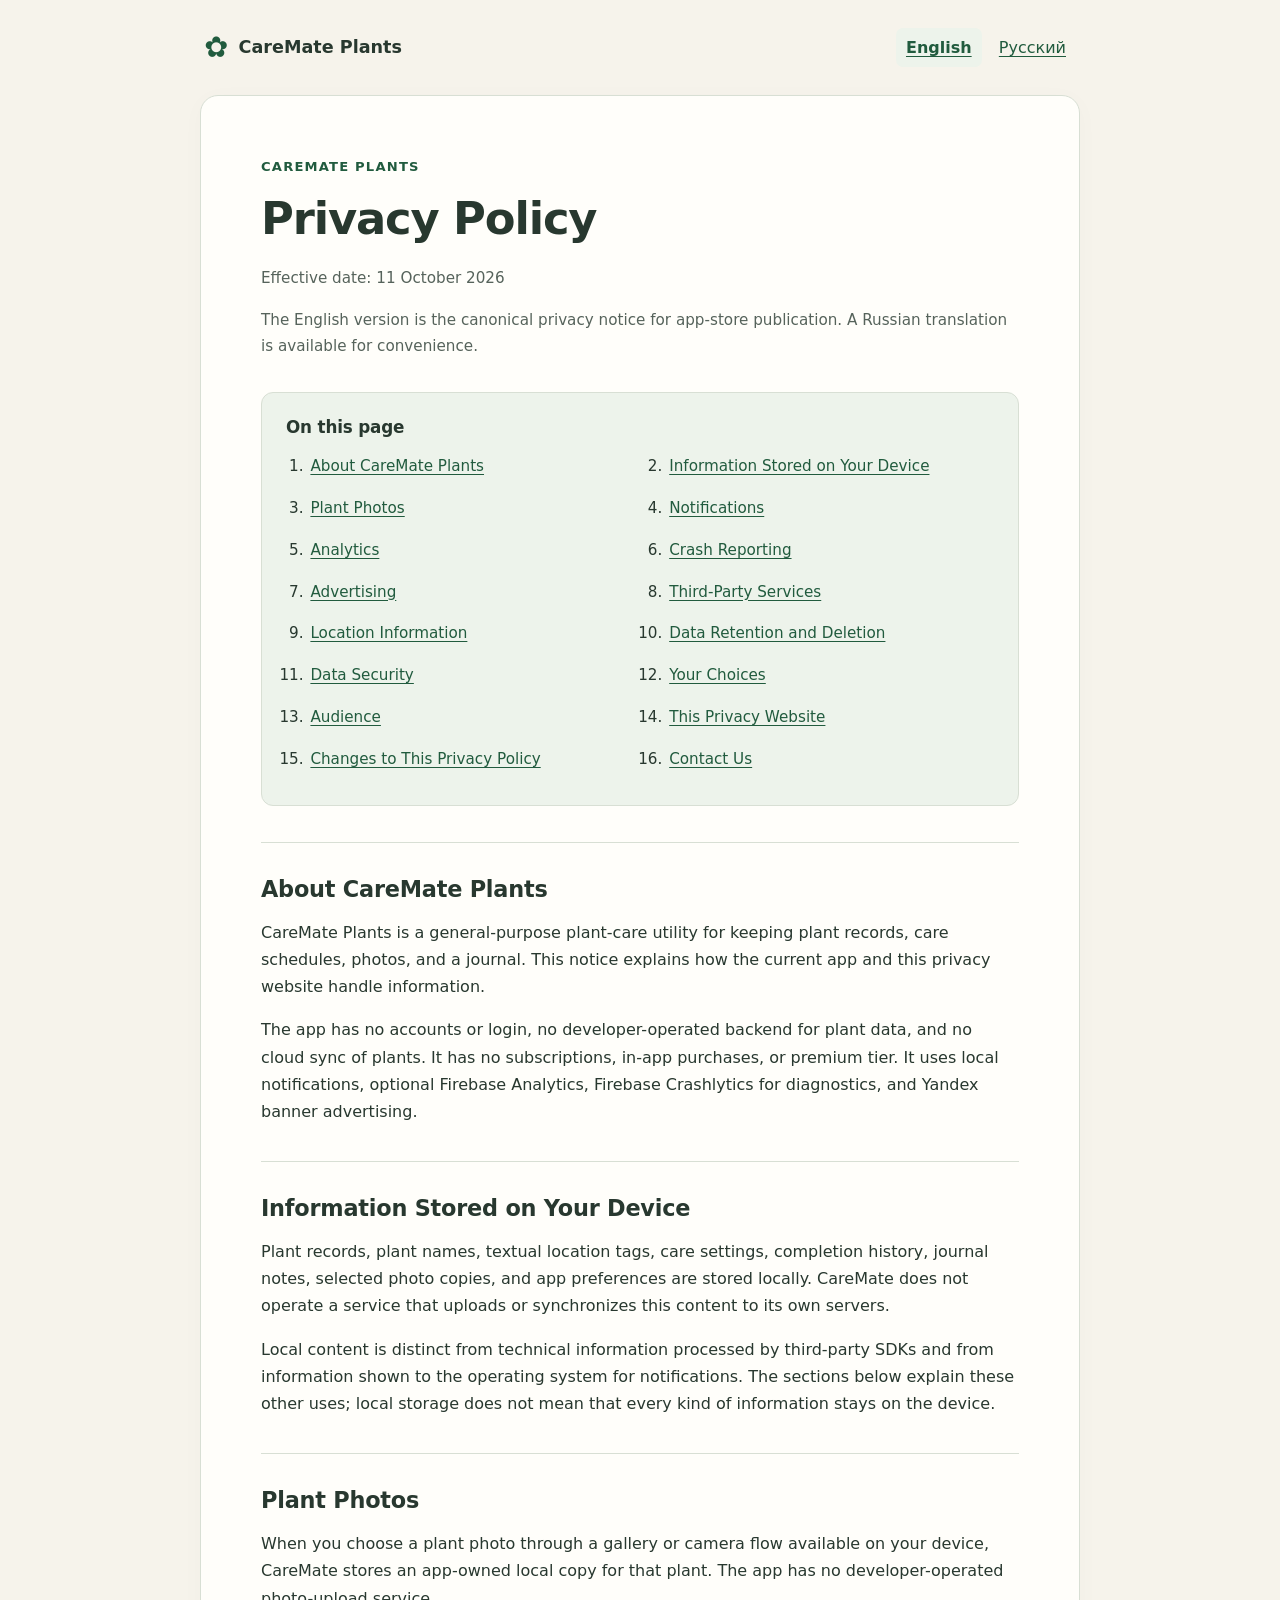
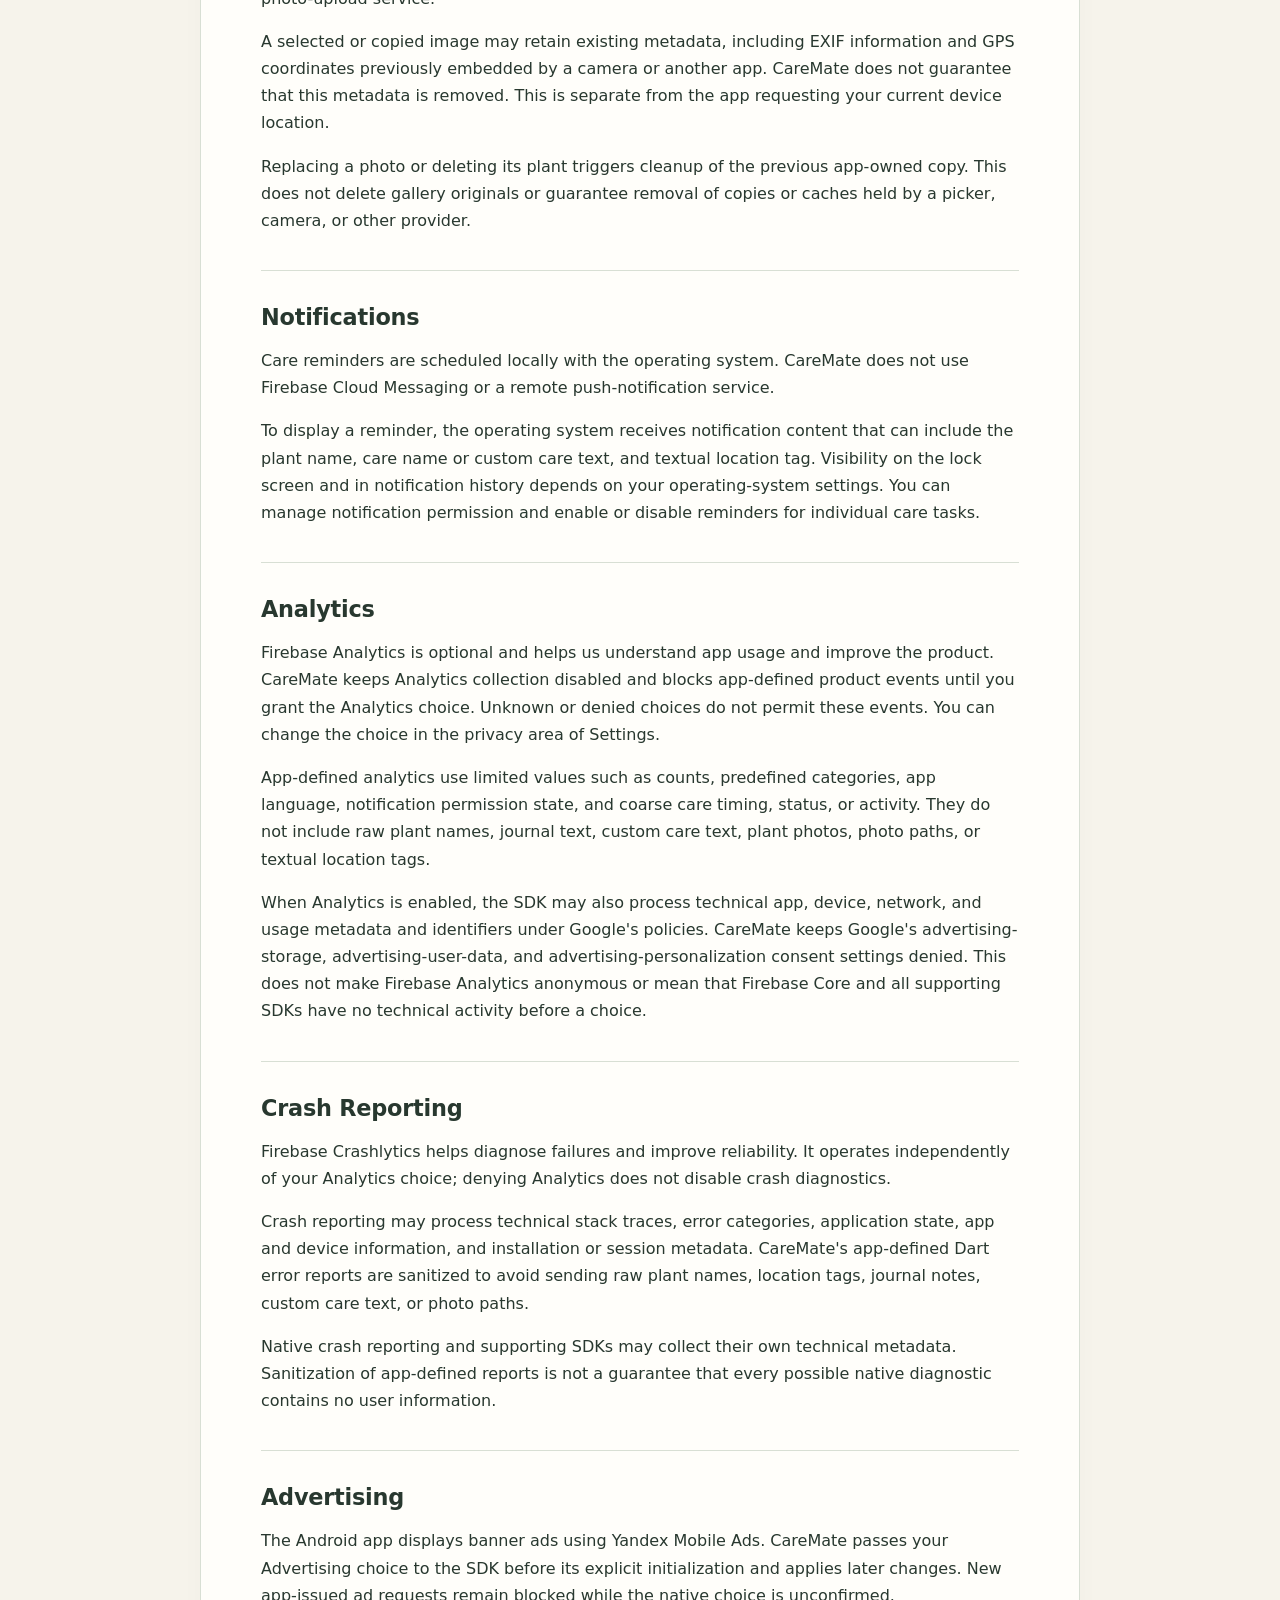
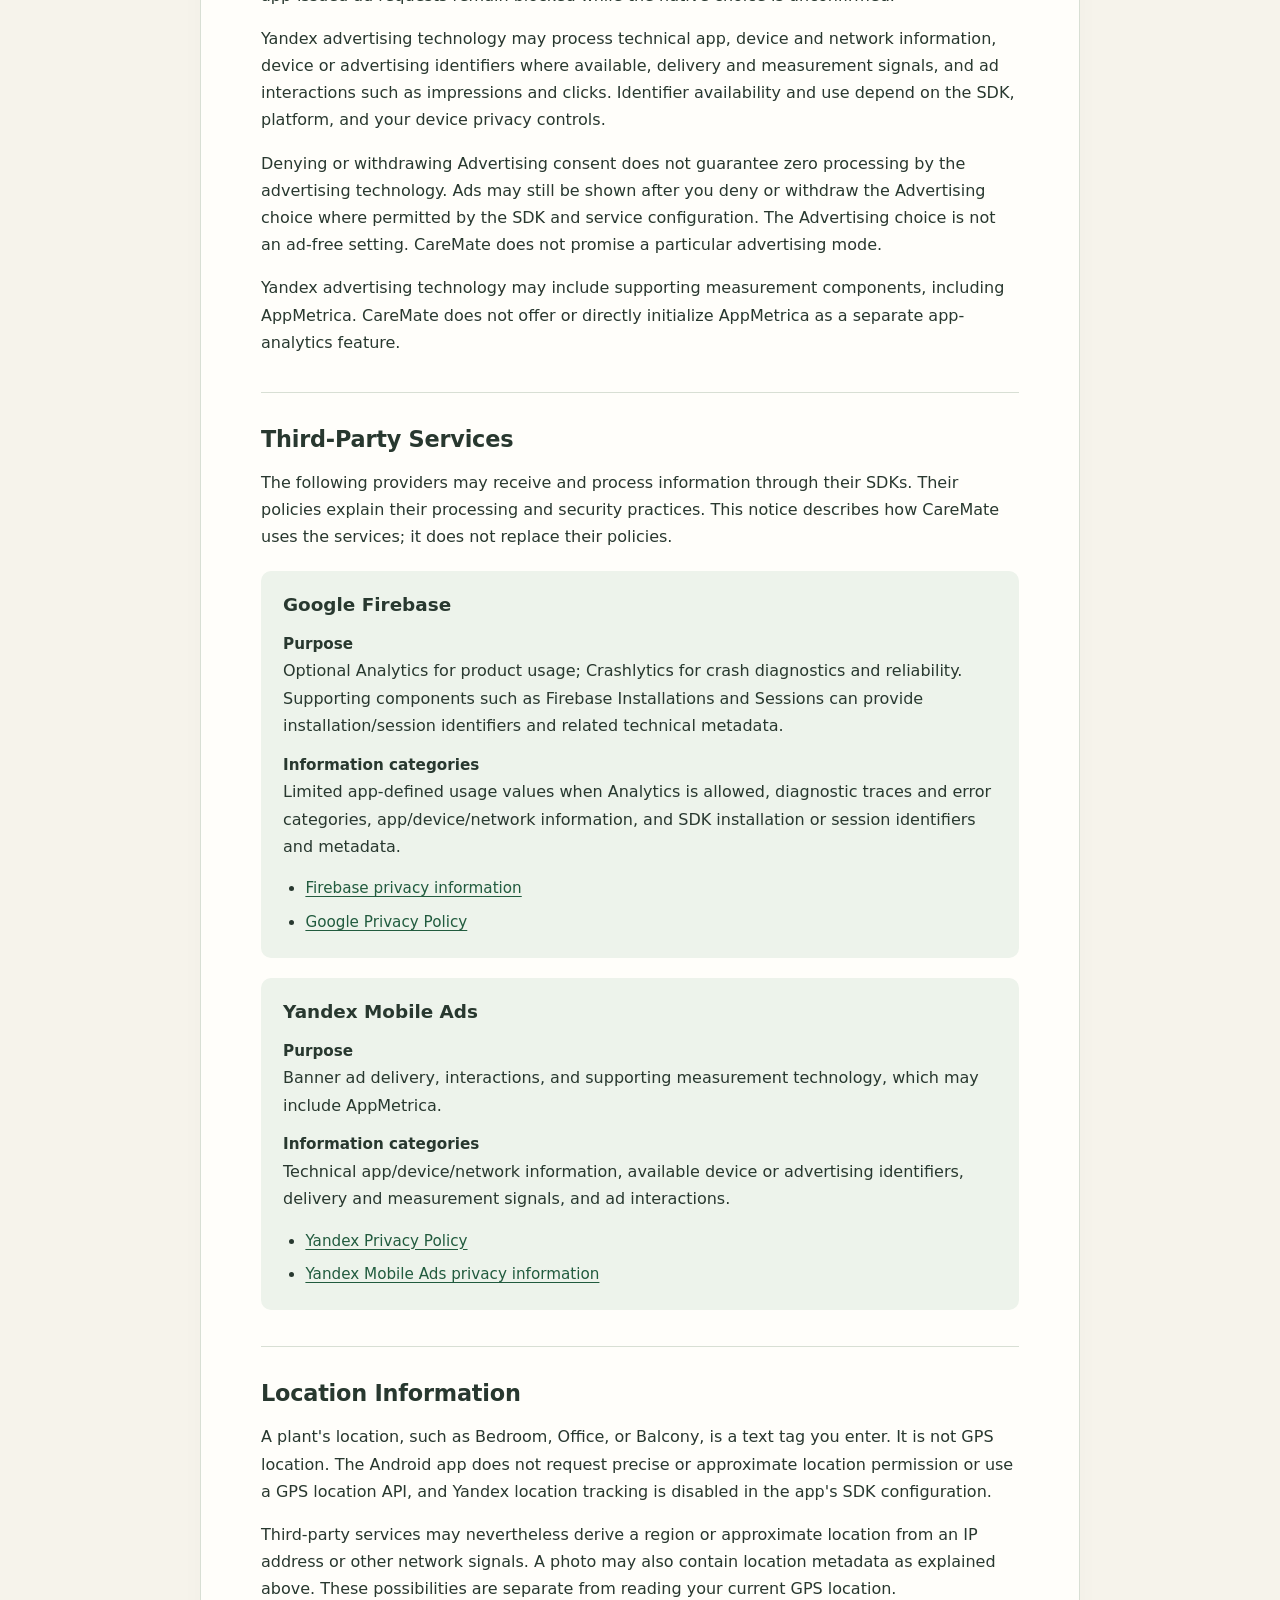
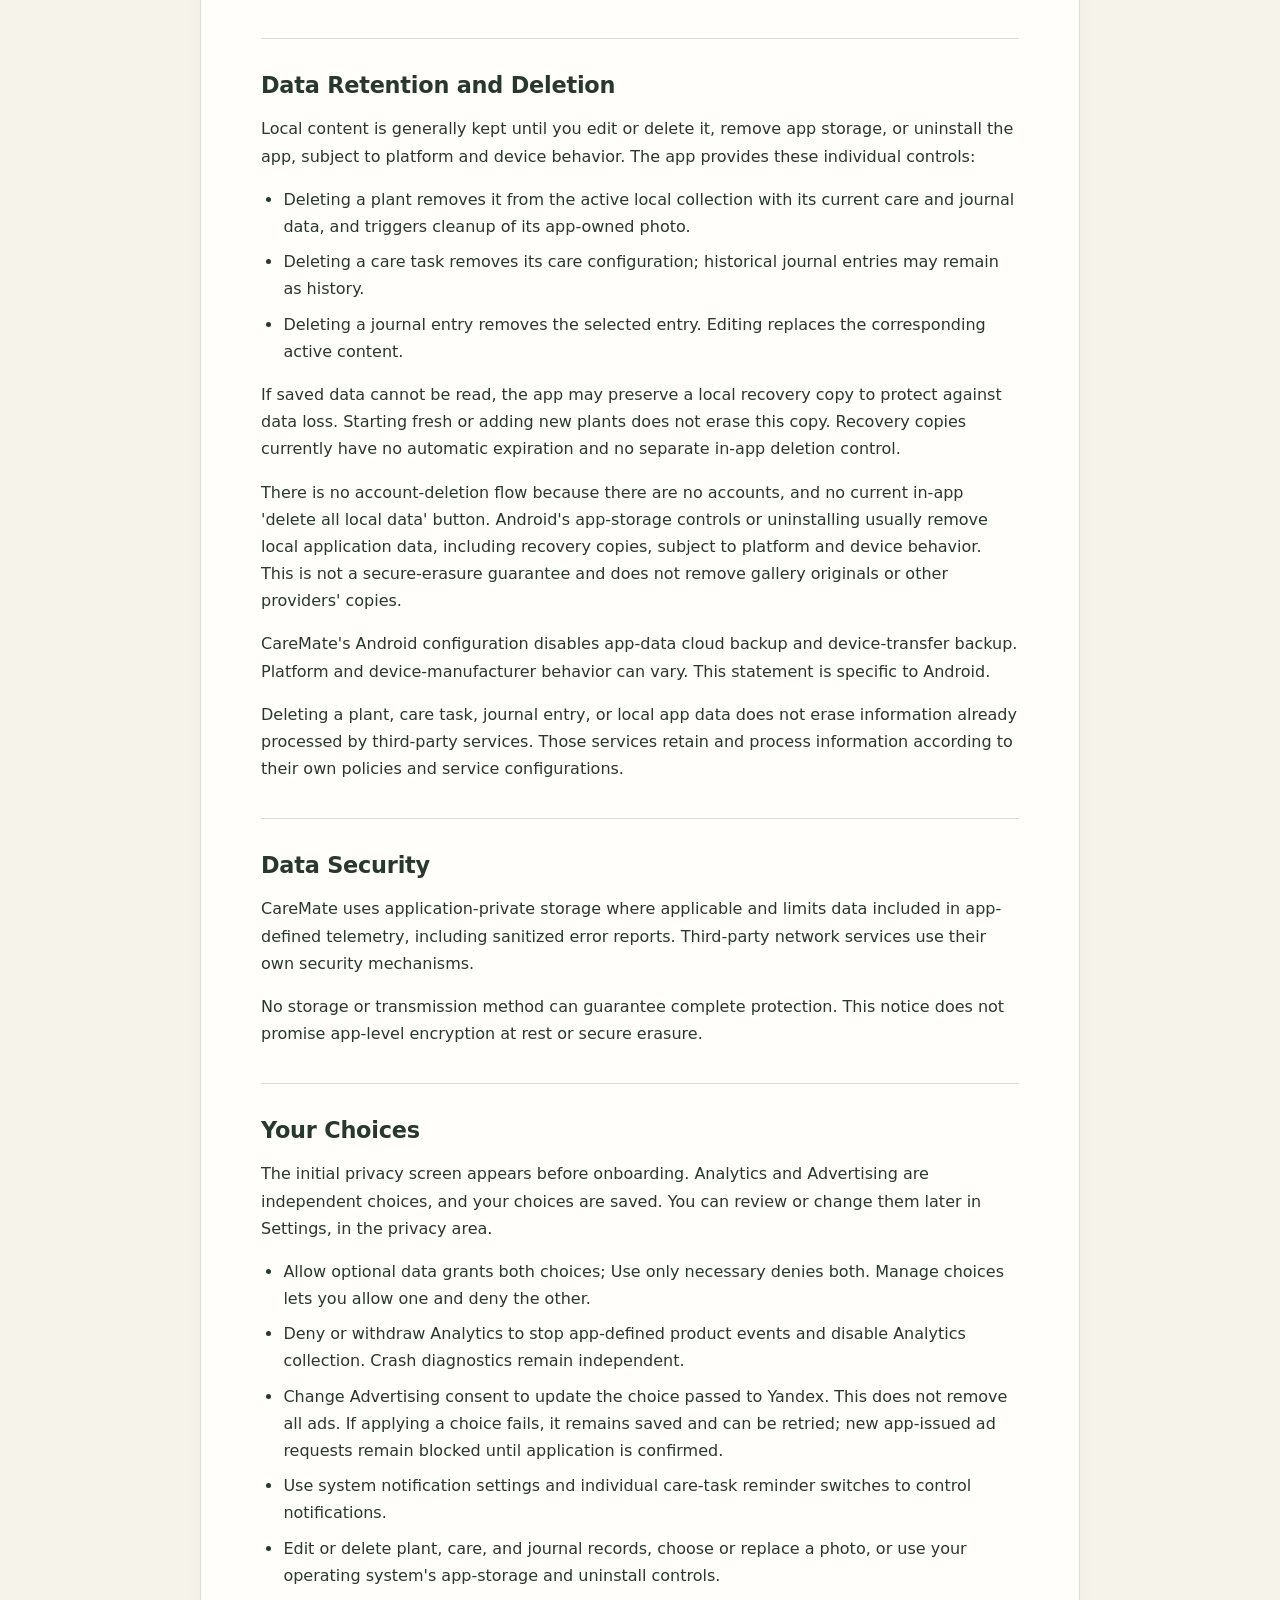
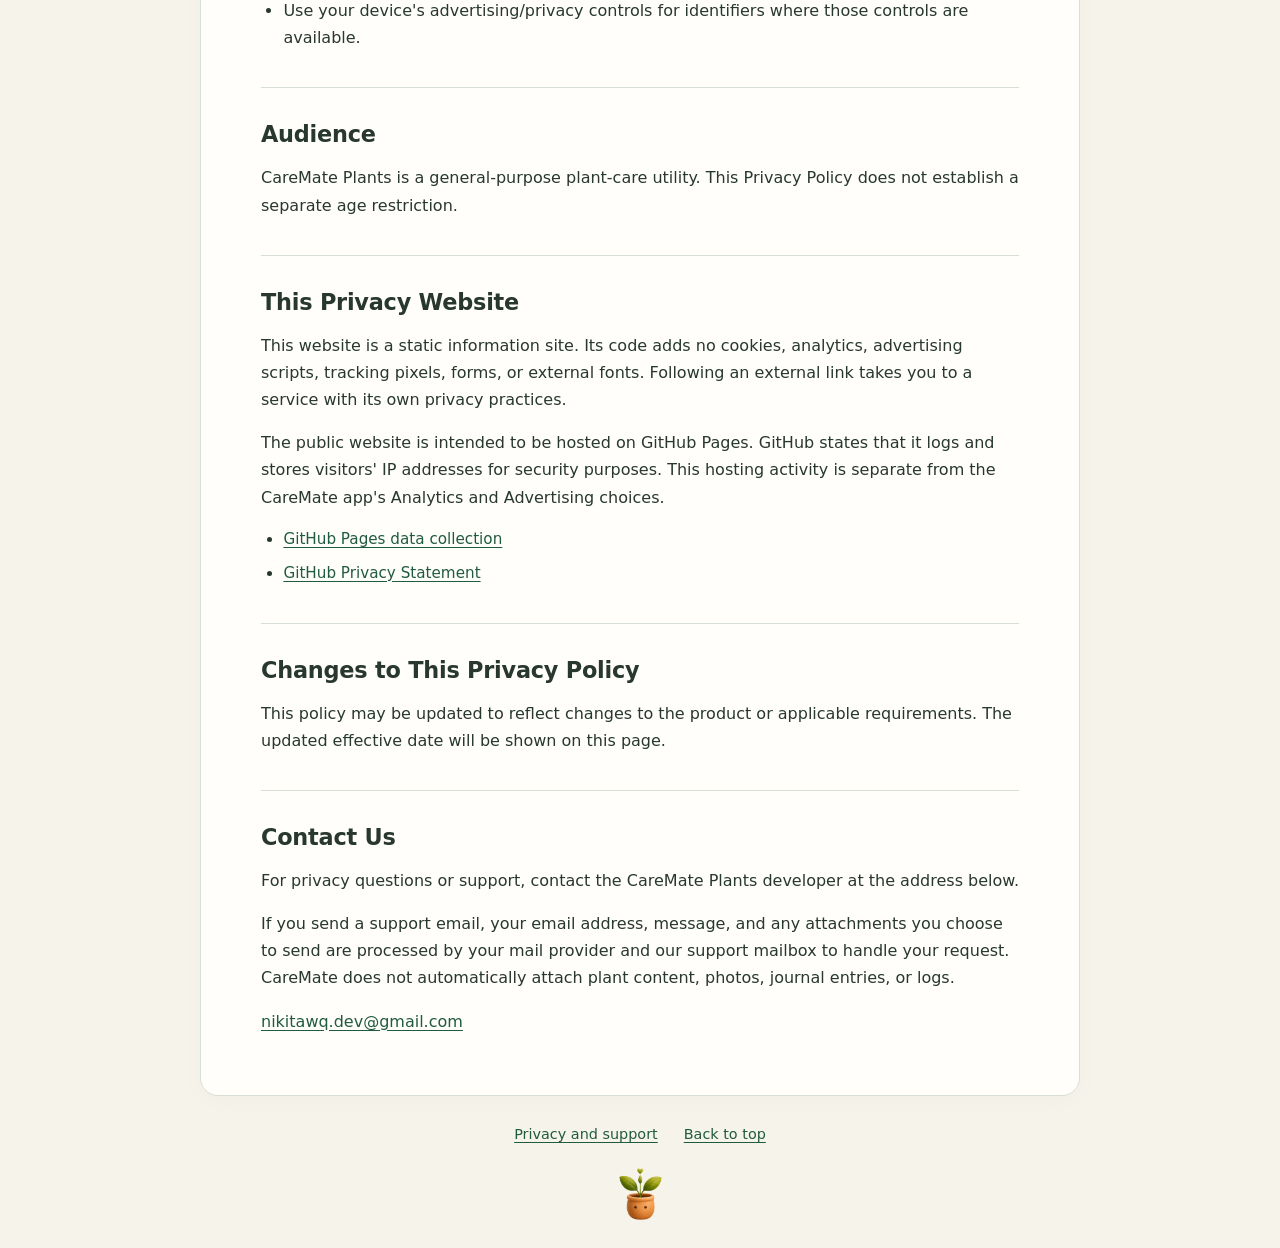
==== index.html @ acc86d25 "chore: publish CareMate Plants privacy site" ====
<!doctype html>
<html lang="en">
<head>
  <meta charset="utf-8">
  <meta name="viewport" content="width=device-width, initial-scale=1">
  <meta name="description" content="How CareMate Plants handles local plant information, optional analytics, crash diagnostics, advertising, and your privacy choices.">
  <meta name="referrer" content="no-referrer">
  <title>Privacy Policy — CareMate Plants</title>
  <link rel="stylesheet" href="styles.css">
</head>
<body id="top">
  <a class="skip-link" href="#main">Skip to content</a>
  <div class="site-wrap">
    <header class="site-header">
      <a class="brand" href="index.html">
        <span class="brand-mark" aria-hidden="true">✿</span><span>CareMate Plants</span>
      </a>
      <nav class="language-nav" aria-label="Policy language">
        <a href="index.html" lang="en" hreflang="en" aria-current="page">English</a>
<a href="privacy-ru.html" lang="ru" hreflang="ru">Русский</a>
      </nav>
    </header>
    <main id="main" tabindex="-1">
      <article class="paper">
        <header class="policy-heading">
          <p class="eyebrow">CareMate Plants</p>
          <h1>Privacy Policy</h1>
          <p class="effective-date">Effective date: <time datetime="2026-10-11">11 October 2026</time></p>
          <p class="canonical-notice">The English version is the canonical privacy notice for app-store publication. A Russian translation is available for convenience.</p>
        </header>
        <nav class="contents" aria-label="On this page">
          <h2>On this page</h2>
          <ol><li><a href="#about">About CareMate Plants</a></li>
<li><a href="#local-content">Information Stored on Your Device</a></li>
<li><a href="#photos">Plant Photos</a></li>
<li><a href="#notifications">Notifications</a></li>
<li><a href="#analytics">Analytics</a></li>
<li><a href="#crash-reporting">Crash Reporting</a></li>
<li><a href="#advertising">Advertising</a></li>
<li><a href="#third-party-services">Third-Party Services</a></li>
<li><a href="#location">Location Information</a></li>
<li><a href="#retention">Data Retention and Deletion</a></li>
<li><a href="#security">Data Security</a></li>
<li><a href="#choices">Your Choices</a></li>
<li><a href="#audience">Audience</a></li>
<li><a href="#website">This Privacy Website</a></li>
<li><a href="#changes">Changes to This Privacy Policy</a></li>
<li><a href="#contact">Contact Us</a></li></ol>
        </nav>
        <section class="policy-section" aria-labelledby="about">
<h2 id="about">About CareMate Plants</h2>
<p>CareMate Plants is a general-purpose plant-care utility for keeping plant records, care schedules, photos, and a journal. This notice explains how the current app and this privacy website handle information.</p>
<p>The app has no accounts or login, no developer-operated backend for plant data, and no cloud sync of plants. It has no subscriptions, in-app purchases, or premium tier. It uses local notifications, optional Firebase Analytics, Firebase Crashlytics for diagnostics, and Yandex banner advertising.</p>
</section>
<section class="policy-section" aria-labelledby="local-content">
<h2 id="local-content">Information Stored on Your Device</h2>
<p>Plant records, plant names, textual location tags, care settings, completion history, journal notes, selected photo copies, and app preferences are stored locally. CareMate does not operate a service that uploads or synchronizes this content to its own servers.</p>
<p>Local content is distinct from technical information processed by third-party SDKs and from information shown to the operating system for notifications. The sections below explain these other uses; local storage does not mean that every kind of information stays on the device.</p>
</section>
<section class="policy-section" aria-labelledby="photos">
<h2 id="photos">Plant Photos</h2>
<p>When you choose a plant photo through a gallery or camera flow available on your device, CareMate stores an app-owned local copy for that plant. The app has no developer-operated photo-upload service.</p>
<p>A selected or copied image may retain existing metadata, including EXIF information and GPS coordinates previously embedded by a camera or another app. CareMate does not guarantee that this metadata is removed. This is separate from the app requesting your current device location.</p>
<p>Replacing a photo or deleting its plant triggers cleanup of the previous app-owned copy. This does not delete gallery originals or guarantee removal of copies or caches held by a picker, camera, or other provider.</p>
</section>
<section class="policy-section" aria-labelledby="notifications">
<h2 id="notifications">Notifications</h2>
<p>Care reminders are scheduled locally with the operating system. CareMate does not use Firebase Cloud Messaging or a remote push-notification service.</p>
<p>To display a reminder, the operating system receives notification content that can include the plant name, care name or custom care text, and textual location tag. Visibility on the lock screen and in notification history depends on your operating-system settings. You can manage notification permission and enable or disable reminders for individual care tasks.</p>
</section>
<section class="policy-section" aria-labelledby="analytics">
<h2 id="analytics">Analytics</h2>
<p>Firebase Analytics is optional and helps us understand app usage and improve the product. CareMate keeps Analytics collection disabled and blocks app-defined product events until you grant the Analytics choice. Unknown or denied choices do not permit these events. You can change the choice in the privacy area of Settings.</p>
<p>App-defined analytics use limited values such as counts, predefined categories, app language, notification permission state, and coarse care timing, status, or activity. They do not include raw plant names, journal text, custom care text, plant photos, photo paths, or textual location tags.</p>
<p>When Analytics is enabled, the SDK may also process technical app, device, network, and usage metadata and identifiers under Google&#x27;s policies. CareMate keeps Google&#x27;s advertising-storage, advertising-user-data, and advertising-personalization consent settings denied. This does not make Firebase Analytics anonymous or mean that Firebase Core and all supporting SDKs have no technical activity before a choice.</p>
</section>
<section class="policy-section" aria-labelledby="crash-reporting">
<h2 id="crash-reporting">Crash Reporting</h2>
<p>Firebase Crashlytics helps diagnose failures and improve reliability. It operates independently of your Analytics choice; denying Analytics does not disable crash diagnostics.</p>
<p>Crash reporting may process technical stack traces, error categories, application state, app and device information, and installation or session metadata. CareMate&#x27;s app-defined Dart error reports are sanitized to avoid sending raw plant names, location tags, journal notes, custom care text, or photo paths.</p>
<p>Native crash reporting and supporting SDKs may collect their own technical metadata. Sanitization of app-defined reports is not a guarantee that every possible native diagnostic contains no user information.</p>
</section>
<section class="policy-section" aria-labelledby="advertising">
<h2 id="advertising">Advertising</h2>
<p>The Android app displays banner ads using Yandex Mobile Ads. CareMate passes your Advertising choice to the SDK before its explicit initialization and applies later changes. New app-issued ad requests remain blocked while the native choice is unconfirmed.</p>
<p>Yandex advertising technology may process technical app, device and network information, device or advertising identifiers where available, delivery and measurement signals, and ad interactions such as impressions and clicks. Identifier availability and use depend on the SDK, platform, and your device privacy controls.</p>
<p>Denying or withdrawing Advertising consent does not guarantee zero processing by the advertising technology. Ads may still be shown after you deny or withdraw the Advertising choice where permitted by the SDK and service configuration. The Advertising choice is not an ad-free setting. CareMate does not promise a particular advertising mode.</p>
<p>Yandex advertising technology may include supporting measurement components, including AppMetrica. CareMate does not offer or directly initialize AppMetrica as a separate app-analytics feature.</p>
</section>
<section class="policy-section" aria-labelledby="third-party-services">
<h2 id="third-party-services">Third-Party Services</h2>
<p>The following providers may receive and process information through their SDKs. Their policies explain their processing and security practices. This notice describes how CareMate uses the services; it does not replace their policies.</p>
<div class="service"><h3>Google Firebase</h3><dl><dt>Purpose</dt><dd>Optional Analytics for product usage; Crashlytics for crash diagnostics and reliability. Supporting components such as Firebase Installations and Sessions can provide installation/session identifiers and related technical metadata.</dd><dt>Information categories</dt><dd>Limited app-defined usage values when Analytics is allowed, diagnostic traces and error categories, app/device/network information, and SDK installation or session identifiers and metadata.</dd></dl><ul class="link-list">
<li><a href="https://firebase.google.com/support/privacy" rel="noreferrer">Firebase privacy information</a></li>
<li><a href="https://policies.google.com/privacy" rel="noreferrer">Google Privacy Policy</a></li>
</ul></div>
<div class="service"><h3>Yandex Mobile Ads</h3><dl><dt>Purpose</dt><dd>Banner ad delivery, interactions, and supporting measurement technology, which may include AppMetrica.</dd><dt>Information categories</dt><dd>Technical app/device/network information, available device or advertising identifiers, delivery and measurement signals, and ad interactions.</dd></dl><ul class="link-list">
<li><a href="https://yandex.com/legal/confidential/en/" rel="noreferrer">Yandex Privacy Policy</a></li>
<li><a href="https://ads.yandex.com/helpcenter/en/easy/integration/android/advanced-settings/security-privacy" rel="noreferrer">Yandex Mobile Ads privacy information</a></li>
</ul></div>
</section>
<section class="policy-section" aria-labelledby="location">
<h2 id="location">Location Information</h2>
<p>A plant&#x27;s location, such as Bedroom, Office, or Balcony, is a text tag you enter. It is not GPS location. The Android app does not request precise or approximate location permission or use a GPS location API, and Yandex location tracking is disabled in the app&#x27;s SDK configuration.</p>
<p>Third-party services may nevertheless derive a region or approximate location from an IP address or other network signals. A photo may also contain location metadata as explained above. These possibilities are separate from reading your current GPS location.</p>
</section>
<section class="policy-section" aria-labelledby="retention">
<h2 id="retention">Data Retention and Deletion</h2>
<p>Local content is generally kept until you edit or delete it, remove app storage, or uninstall the app, subject to platform and device behavior. The app provides these individual controls:</p>
<ul>
<li>Deleting a plant removes it from the active local collection with its current care and journal data, and triggers cleanup of its app-owned photo.</li>
<li>Deleting a care task removes its care configuration; historical journal entries may remain as history.</li>
<li>Deleting a journal entry removes the selected entry. Editing replaces the corresponding active content.</li>
</ul>
<p>If saved data cannot be read, the app may preserve a local recovery copy to protect against data loss. Starting fresh or adding new plants does not erase this copy. Recovery copies currently have no automatic expiration and no separate in-app deletion control.</p>
<p>There is no account-deletion flow because there are no accounts, and no current in-app &#x27;delete all local data&#x27; button. Android&#x27;s app-storage controls or uninstalling usually remove local application data, including recovery copies, subject to platform and device behavior. This is not a secure-erasure guarantee and does not remove gallery originals or other providers&#x27; copies.</p>
<p>CareMate&#x27;s Android configuration disables app-data cloud backup and device-transfer backup. Platform and device-manufacturer behavior can vary. This statement is specific to Android.</p>
<p>Deleting a plant, care task, journal entry, or local app data does not erase information already processed by third-party services. Those services retain and process information according to their own policies and service configurations.</p>
</section>
<section class="policy-section" aria-labelledby="security">
<h2 id="security">Data Security</h2>
<p>CareMate uses application-private storage where applicable and limits data included in app-defined telemetry, including sanitized error reports. Third-party network services use their own security mechanisms.</p>
<p>No storage or transmission method can guarantee complete protection. This notice does not promise app-level encryption at rest or secure erasure.</p>
</section>
<section class="policy-section" aria-labelledby="choices">
<h2 id="choices">Your Choices</h2>
<p>The initial privacy screen appears before onboarding. Analytics and Advertising are independent choices, and your choices are saved. You can review or change them later in Settings, in the privacy area.</p>
<ul>
<li>Allow optional data grants both choices; Use only necessary denies both. Manage choices lets you allow one and deny the other.</li>
<li>Deny or withdraw Analytics to stop app-defined product events and disable Analytics collection. Crash diagnostics remain independent.</li>
<li>Change Advertising consent to update the choice passed to Yandex. This does not remove all ads. If applying a choice fails, it remains saved and can be retried; new app-issued ad requests remain blocked until application is confirmed.</li>
<li>Use system notification settings and individual care-task reminder switches to control notifications.</li>
<li>Edit or delete plant, care, and journal records, choose or replace a photo, or use your operating system&#x27;s app-storage and uninstall controls.</li>
<li>Use your device&#x27;s advertising/privacy controls for identifiers where those controls are available.</li>
</ul>
</section>
<section class="policy-section" aria-labelledby="audience">
<h2 id="audience">Audience</h2>
<p>CareMate Plants is a general-purpose plant-care utility. This Privacy Policy does not establish a separate age restriction.</p>
</section>
<section class="policy-section" aria-labelledby="website">
<h2 id="website">This Privacy Website</h2>
<p>This website is a static information site. Its code adds no cookies, analytics, advertising scripts, tracking pixels, forms, or external fonts. Following an external link takes you to a service with its own privacy practices.</p>
<p>The public website is intended to be hosted on GitHub Pages. GitHub states that it logs and stores visitors&#x27; IP addresses for security purposes. This hosting activity is separate from the CareMate app&#x27;s Analytics and Advertising choices.</p>
<ul class="link-list">
<li><a href="https://docs.github.com/en/pages/getting-started-with-github-pages/what-is-github-pages#data-collection" rel="noreferrer">GitHub Pages data collection</a></li>
<li><a href="https://docs.github.com/en/site-policy/privacy-policies/github-general-privacy-statement" rel="noreferrer">GitHub Privacy Statement</a></li>
</ul>
</section>
<section class="policy-section" aria-labelledby="changes">
<h2 id="changes">Changes to This Privacy Policy</h2>
<p>This policy may be updated to reflect changes to the product or applicable requirements. The updated effective date will be shown on this page.</p>
</section>
<section class="policy-section" aria-labelledby="contact">
<h2 id="contact">Contact Us</h2>
<p>For privacy questions or support, contact the CareMate Plants developer at the address below.</p>
<p>If you send a support email, your email address, message, and any attachments you choose to send are processed by your mail provider and our support mailbox to handle your request. CareMate does not automatically attach plant content, photos, journal entries, or logs.</p>
<p><a href="mailto:nikitawq.dev@gmail.com">nikitawq.dev@gmail.com</a></p>
</section>
      </article>
    </main>
    <footer class="site-footer">
      <nav class="footer-nav" aria-label="Footer navigation">
        <a href="mailto:nikitawq.dev@gmail.com">Privacy and support</a>
        <a href="#top">Back to top</a>
      </nav>
      <div class="footer-brand">
        <svg class="footer-mark" viewBox="215 167 594 720" width="43" height="52" aria-hidden="true" focusable="false">
          <image href="assets/caremate-plant-mark.png" width="1024" height="1024" />
        </svg>
      </div>
    </footer>
  </div>
</body>
</html>
---- styles.css ----
:root {
  color-scheme: light;
  --cream: #f6f3eb;
  --paper: #fffefa;
  --ink: #28382f;
  --muted: #56635b;
  --green: #215b3e;
  --soft-green: #edf3eb;
  --border: #d8dfd4;
}

* { box-sizing: border-box; }

html { scroll-padding-top: 1.5rem; }

body {
  margin: 0;
  background: var(--cream);
  color: var(--ink);
  font-family: system-ui, -apple-system, BlinkMacSystemFont, "Segoe UI", sans-serif;
  font-size: 1rem;
  line-height: 1.7;
  overflow-wrap: anywhere;
}

a { color: var(--green); text-underline-offset: 0.2em; }
a:hover { text-decoration-thickness: 2px; }

a:focus-visible {
  outline: 3px solid var(--green);
  outline-offset: 4px;
  border-radius: 2px;
}

.site-wrap { width: min(880px, calc(100% - 40px)); margin: 0 auto; }

.site-header {
  display: flex;
  align-items: center;
  justify-content: space-between;
  flex-wrap: wrap;
  gap: 1rem;
  padding: 28px 4px;
}

.brand {
  display: inline-flex;
  align-items: center;
  gap: 0.65rem;
  color: var(--ink);
  font-size: 1.1rem;
  font-weight: 650;
  text-decoration: none;
}

.brand-mark { color: var(--green); font-size: 1.8rem; line-height: 1; }

.language-nav { display: flex; flex-wrap: wrap; gap: 0.45rem; }
.language-nav a { padding: 6px 10px; border-radius: 7px; }
.language-nav a[aria-current="page"] { background: var(--soft-green); font-weight: 650; }

.paper {
  background: var(--paper);
  border: 1px solid var(--border);
  border-radius: 18px;
  padding: clamp(24px, 5vw, 60px);
  box-shadow: 0 4px 24px #28382f06;
}

h1, h2, h3 { line-height: 1.25; font-weight: 650; }
h1 { margin: 0 0 20px; font-size: clamp(2rem, 5vw, 2.8rem); letter-spacing: -0.025em; }
html[lang="ru"] h1 { font-size: clamp(1.45rem, 6.5vw, 2.8rem); }
h2 { margin: 0 0 1rem; font-size: 1.4rem; letter-spacing: -0.01em; }
h3 { margin: 0 0 1rem; font-size: 1.15rem; }
p { margin: 0 0 1rem; }
p:last-child { margin-bottom: 0; }

.eyebrow {
  color: var(--green);
  font-size: 0.82rem;
  font-weight: 700;
  letter-spacing: 0.09em;
  text-transform: uppercase;
  margin-bottom: 12px;
}

.effective-date { color: var(--muted); font-size: 0.95rem; }
.canonical-notice { color: var(--muted); font-size: 0.95rem; }

.contents {
  margin-top: 32px;
  padding: 24px;
  border: 1px solid var(--border);
  background: var(--soft-green);
  border-radius: 12px;
}

.contents h2 { font-size: 1.05rem; }
.contents ol { display: grid; grid-template-columns: 1fr 1fr; column-gap: 32px; row-gap: 8px; }
.contents li { break-inside: avoid; padding-left: 2px; font-size: 0.95rem; }

ul, ol { padding-left: 1.4rem; margin: 0 0 1rem; }
li { margin-bottom: 0.5rem; }
li:last-child { margin-bottom: 0; }
.contents ol, .link-list { margin-bottom: 0; }

.policy-section { margin-top: 36px; padding-top: 32px; border-top: 1px solid var(--border); }
.service { margin-top: 20px; padding: 22px; background: var(--soft-green); border-radius: 10px; }
dl { margin: 0 0 1rem; }
dt { font-weight: 650; font-size: 0.95rem; }
dd { margin: 0 0 0.85rem; }
.link-list { font-size: 0.95rem; }

.site-footer {
  padding: 26px 4px 28px;
  font-size: 0.9rem;
  text-align: center;
}

.footer-nav {
  display: flex;
  justify-content: center;
  flex-wrap: wrap;
  gap: 10px 26px;
}

.footer-brand {
  display: flex;
  justify-content: center;
  margin-top: 22px;
  line-height: 1;
}

.footer-mark { display: block; width: 43px; height: 52px; }

.skip-link {
  position: absolute;
  top: 8px;
  left: 8px;
  z-index: 1;
  padding: 10px 14px;
  background: var(--paper);
  border: 2px solid var(--green);
  transform: translateY(-200%);
}

.skip-link:focus { transform: none; }

@media (max-width: 600px) {
  .site-wrap { width: calc(100% - 24px); }
  .site-header { padding-block: 20px; }
  .paper { border-radius: 12px; }
  .contents { padding: 18px; }
  .contents ol { grid-template-columns: 1fr; }
  .service { padding: 18px; }
  .policy-section { margin-top: 28px; padding-top: 26px; }
}

@media print {
  body { background: white; font-size: 10pt; }
  .site-wrap { width: 100%; }
  .site-header, .site-footer, .contents, .skip-link { display: none; }
  .paper { border: 0; box-shadow: none; padding: 0; }
  .policy-section { margin-top: 20px; padding-top: 16px; }
  h2, h3 { break-after: avoid; }
  p, li { orphans: 3; widows: 3; }
}
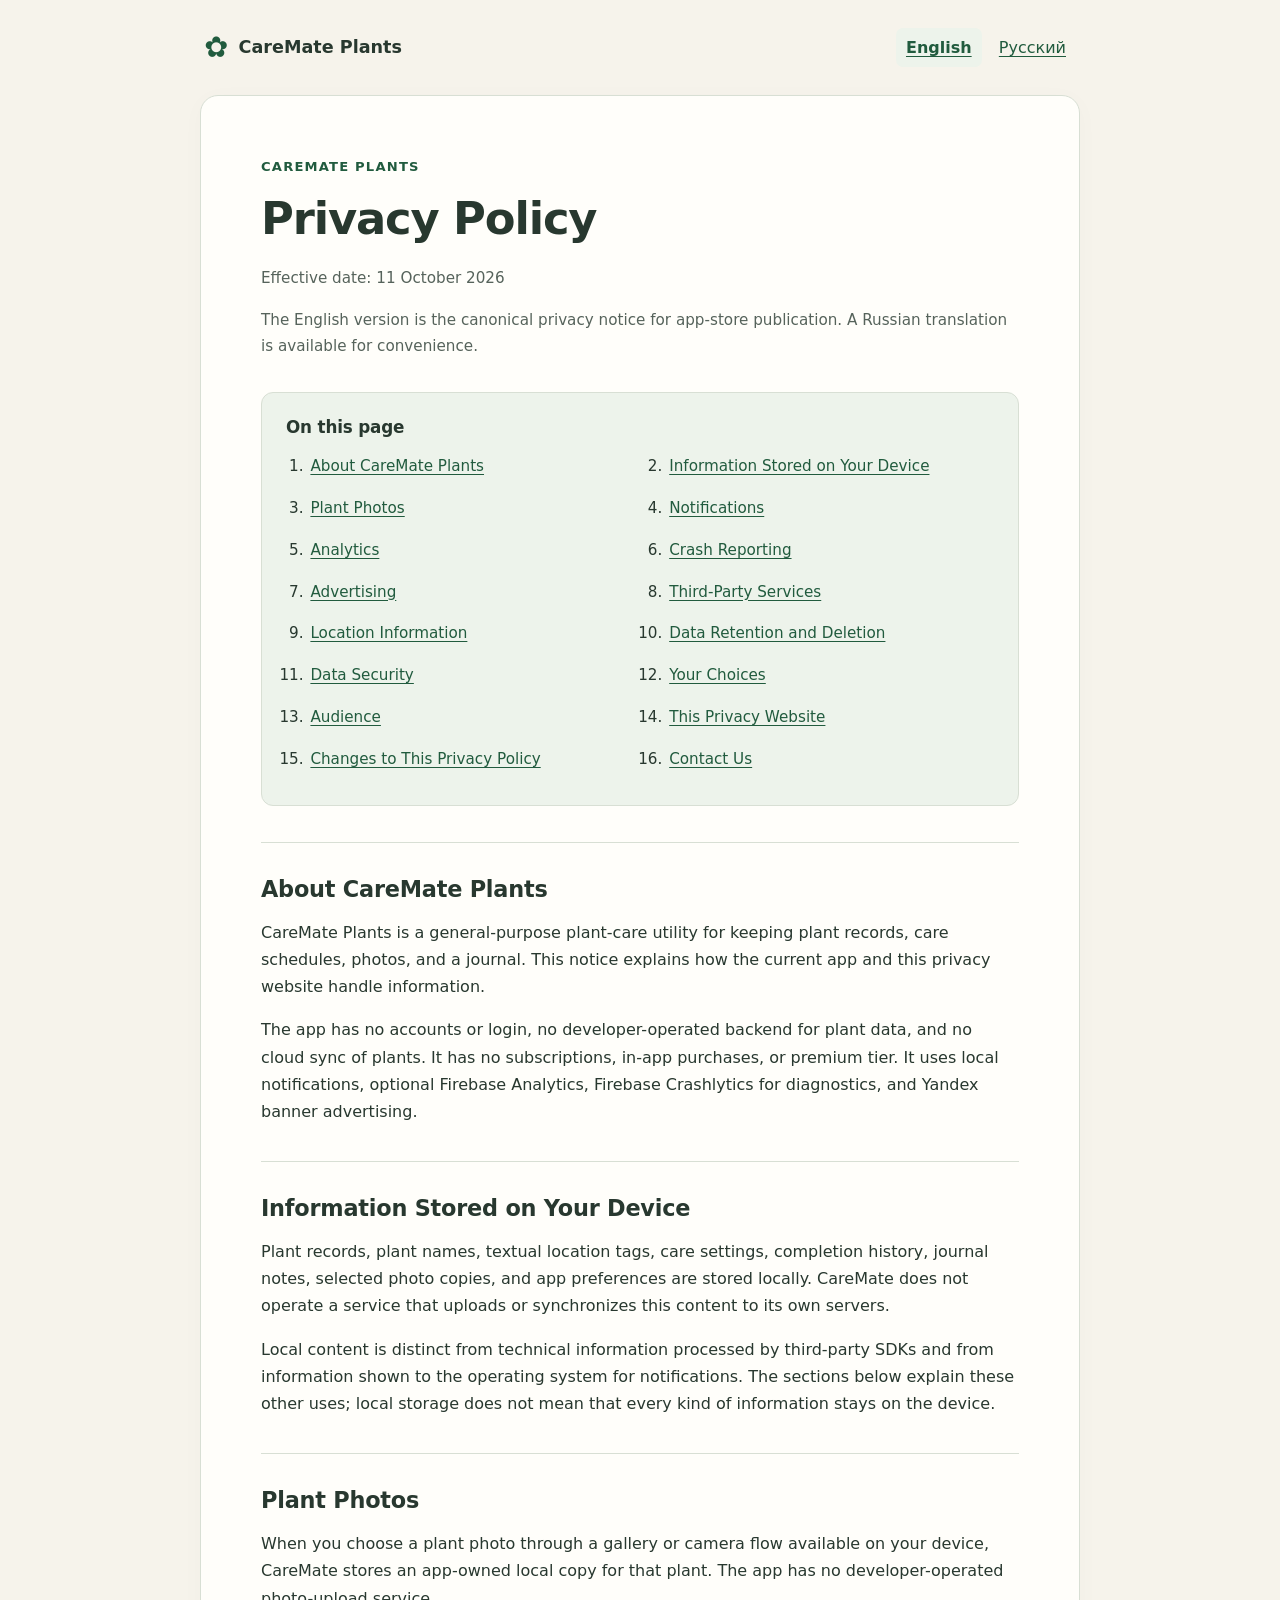
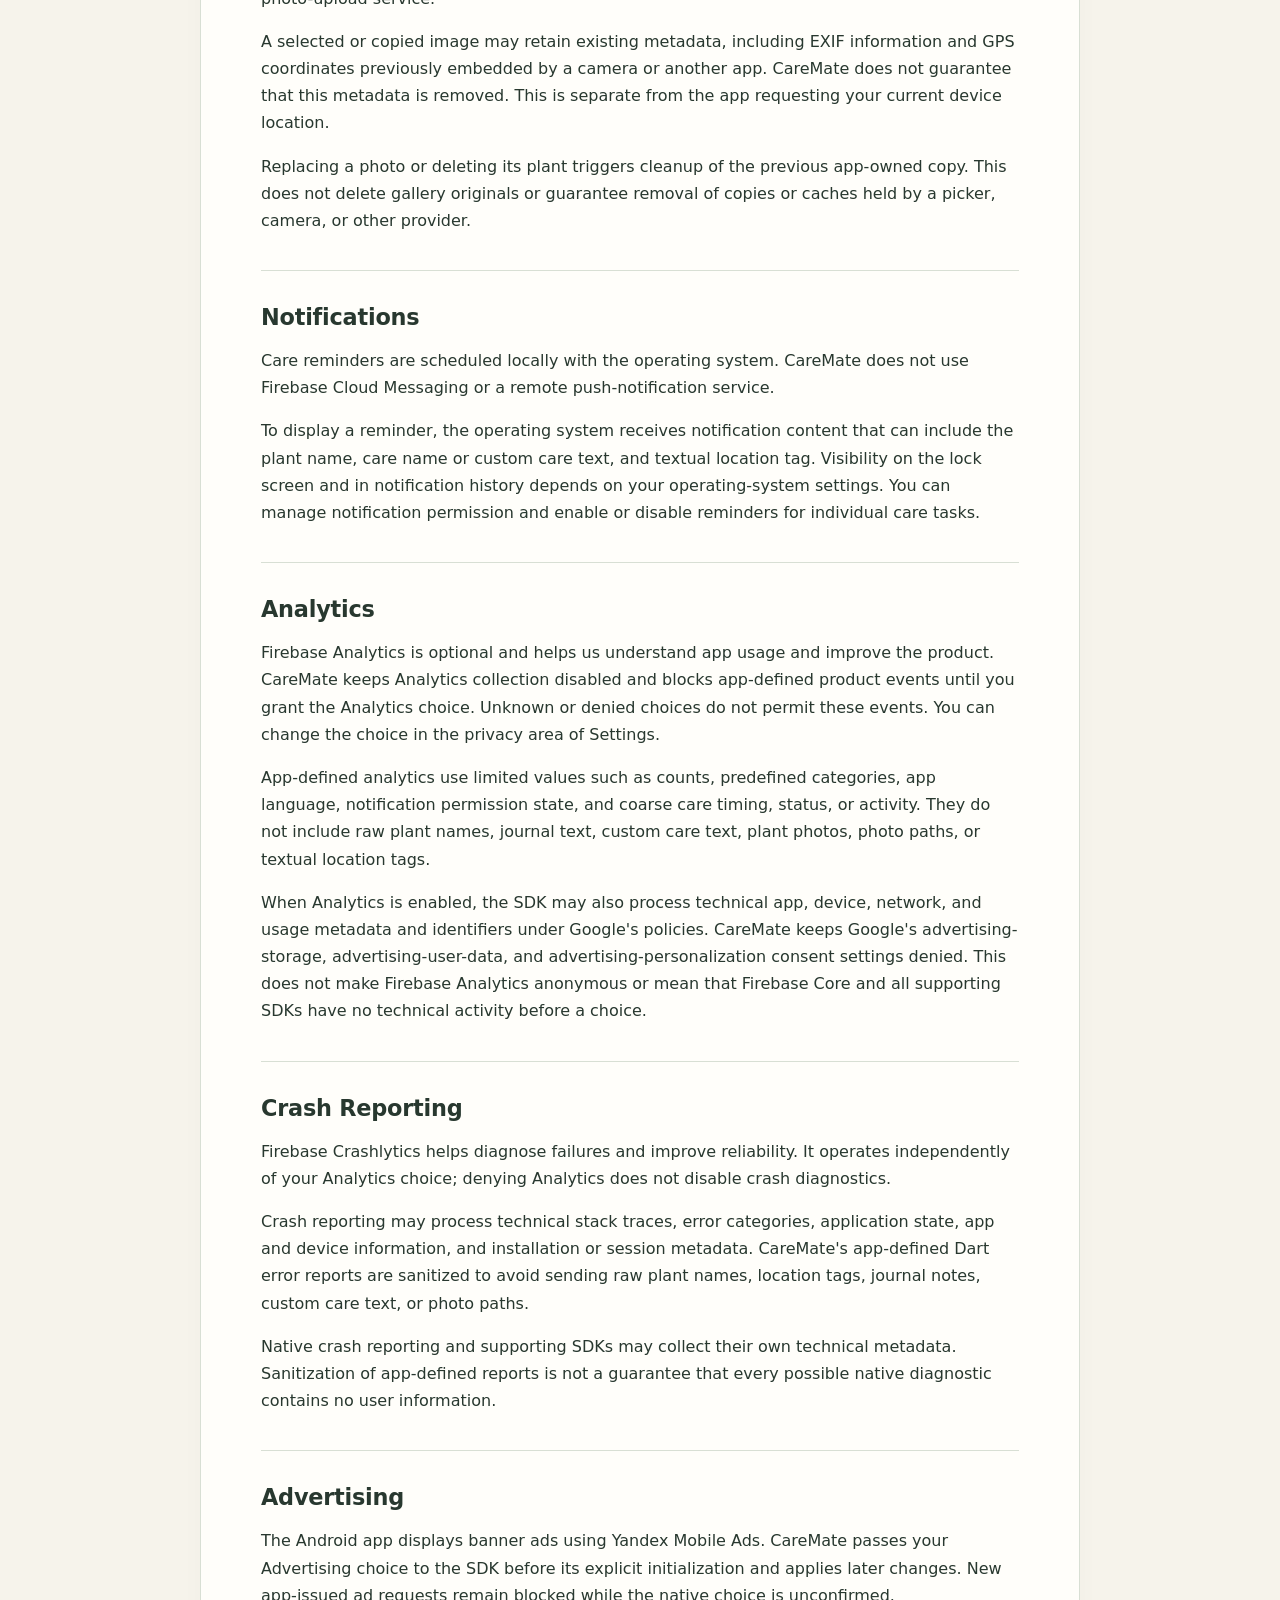
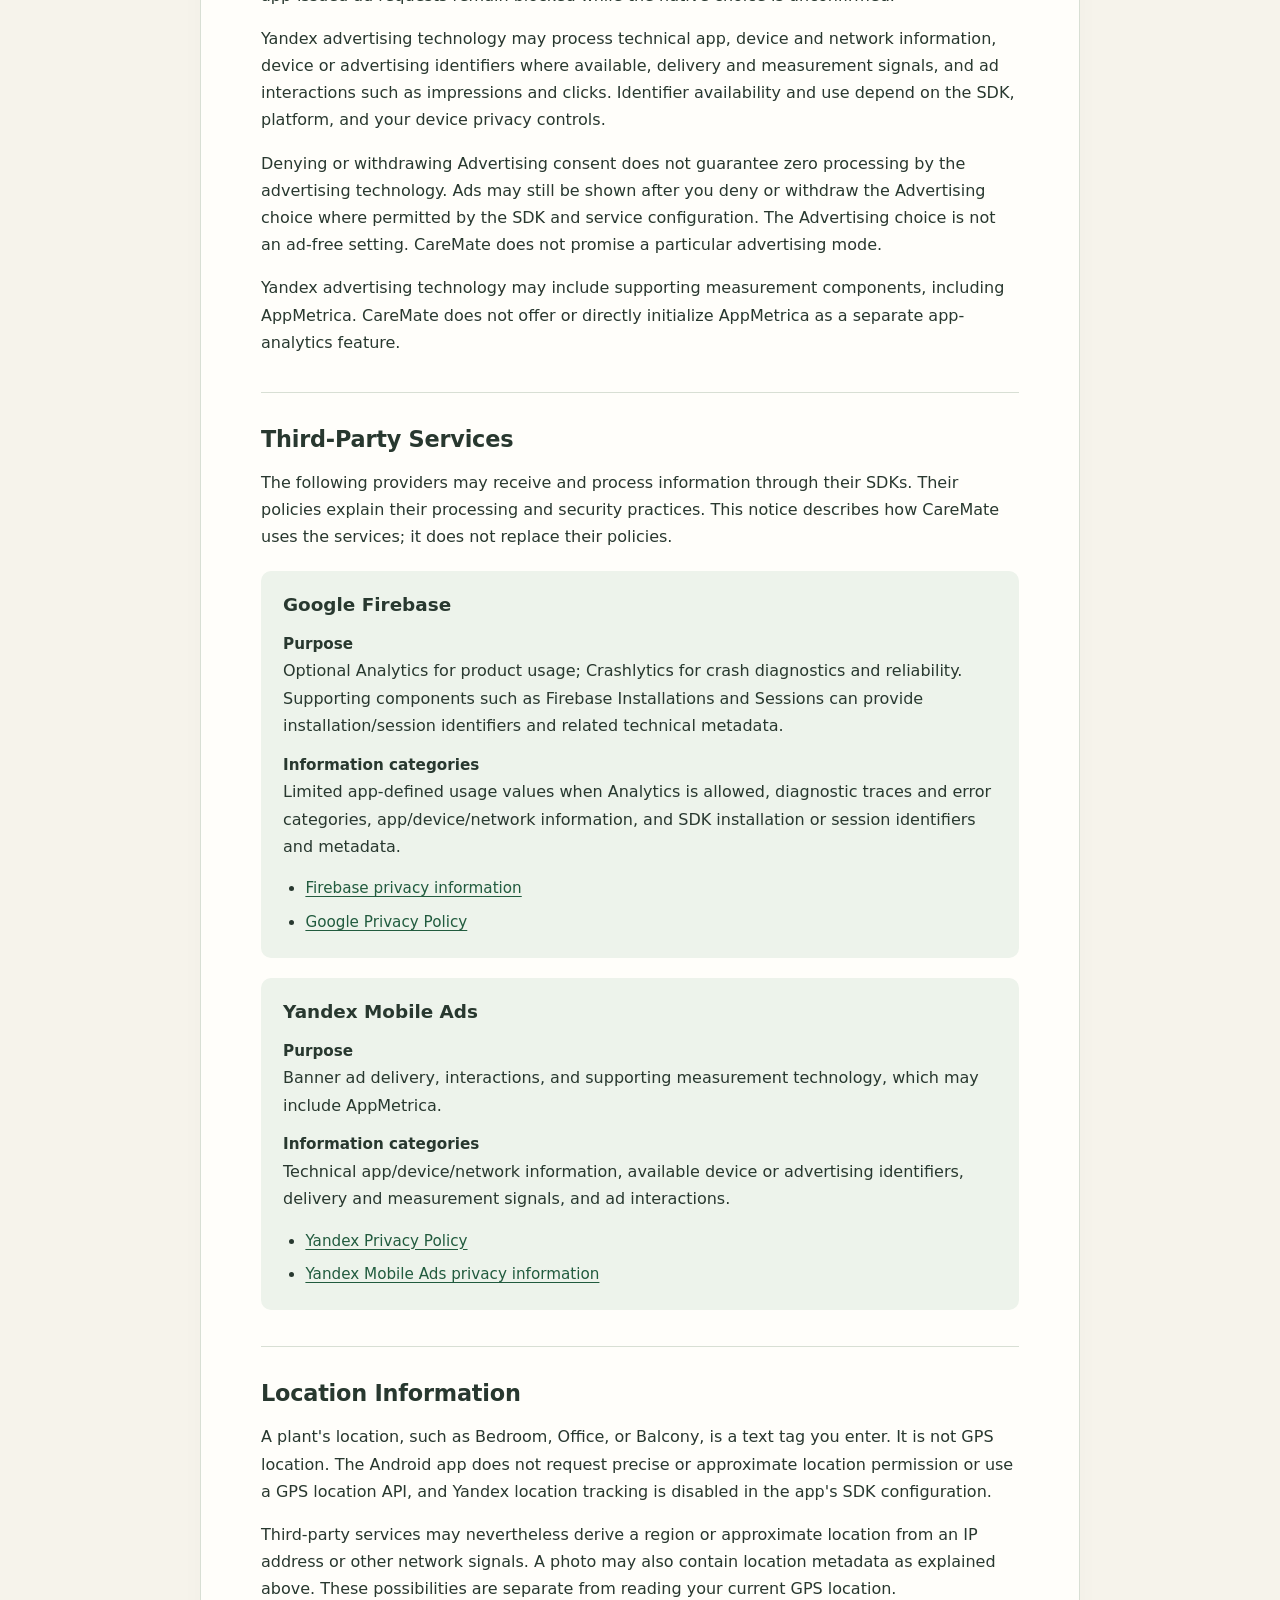
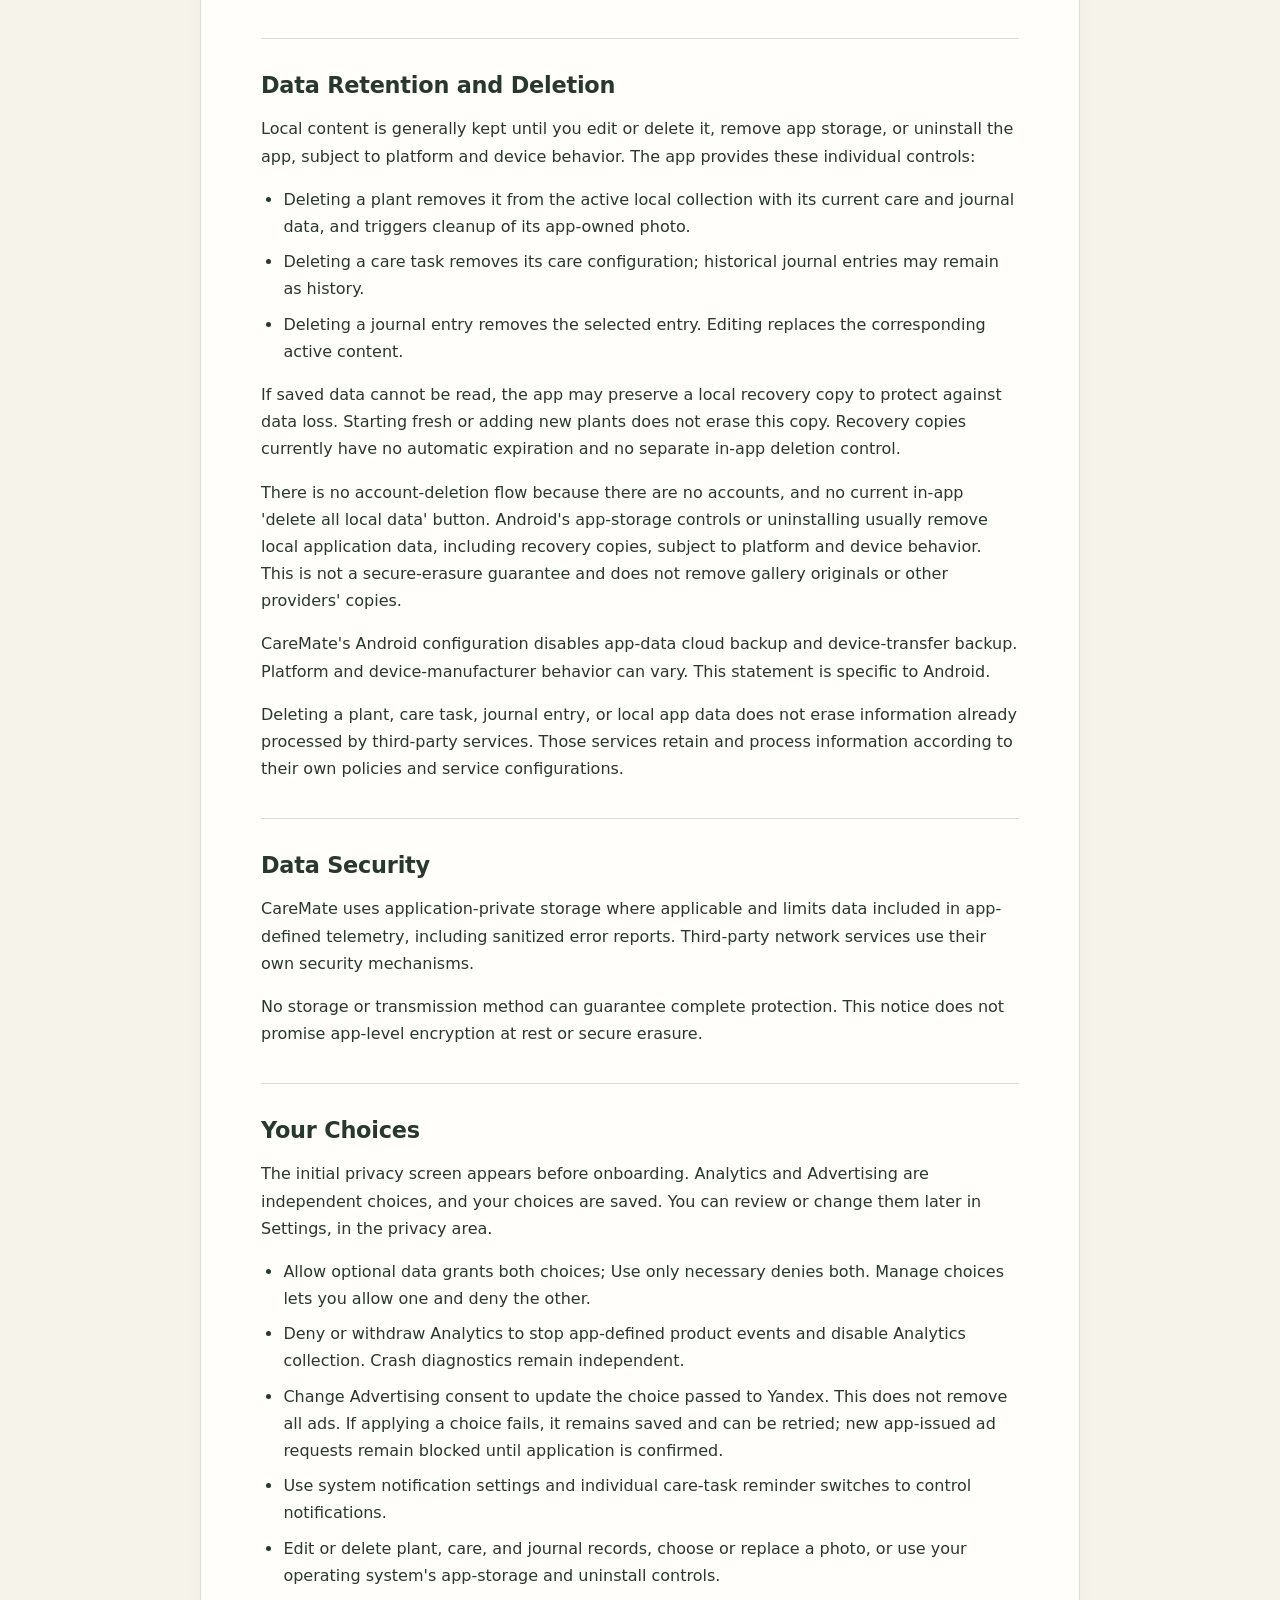
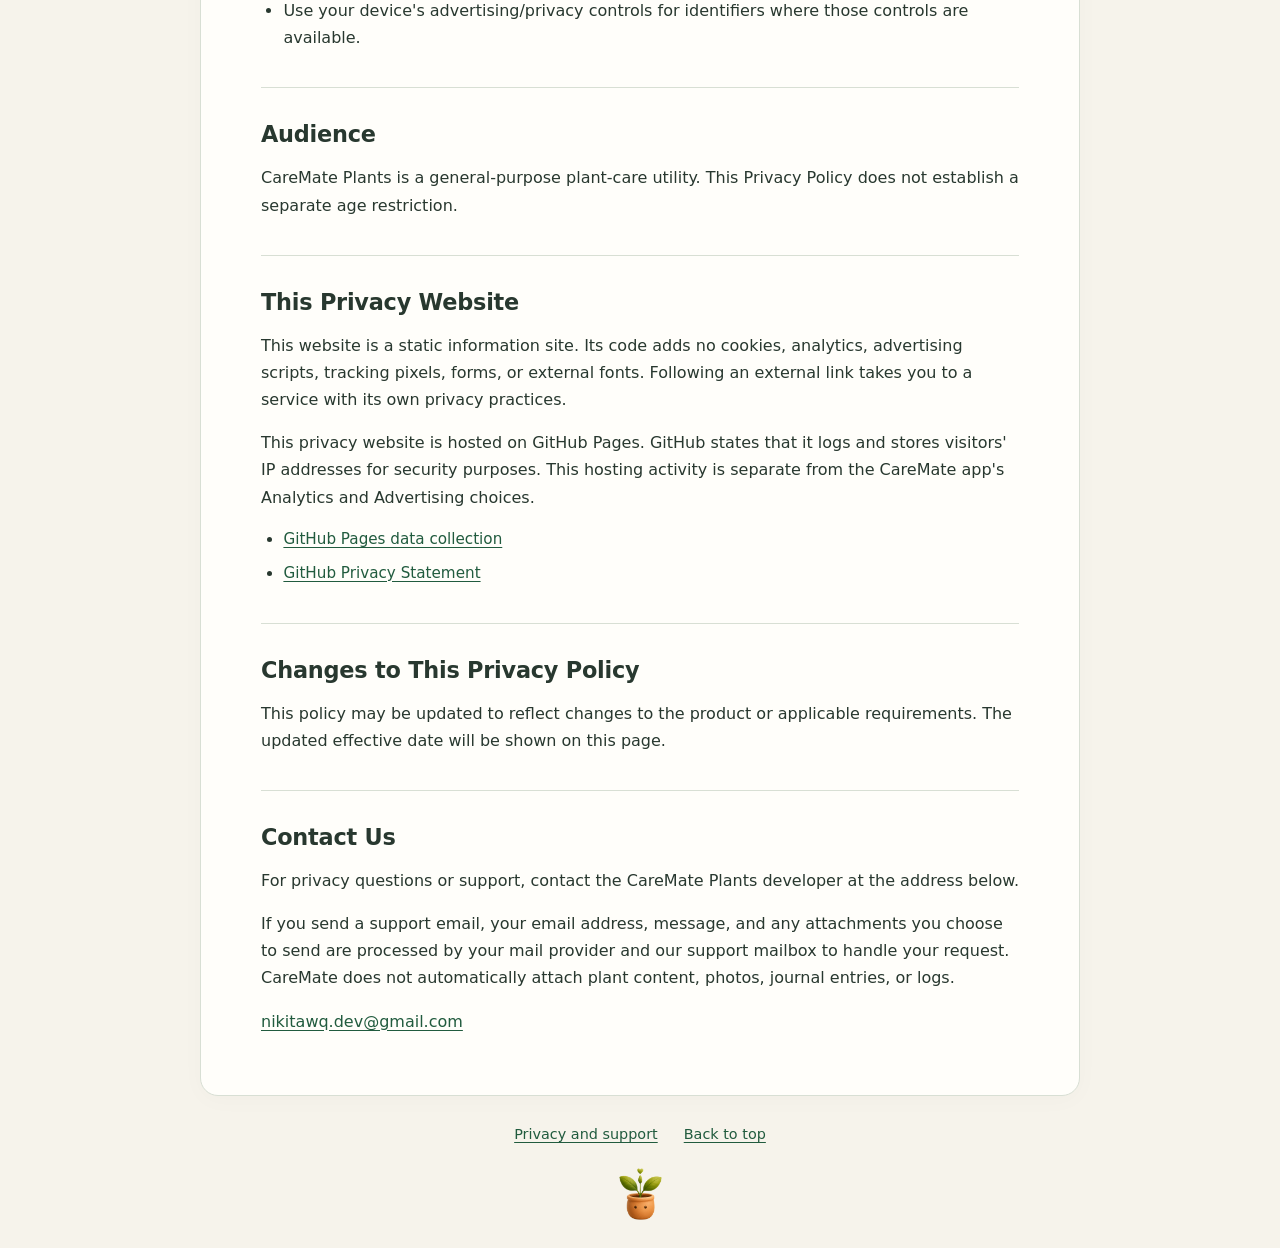
==== commit 349c4c61: "chore: update published privacy wording" ====
--- a/index.html
+++ b/index.html
@@ -141,7 +141,7 @@
 <section class="policy-section" aria-labelledby="website">
 <h2 id="website">This Privacy Website</h2>
 <p>This website is a static information site. Its code adds no cookies, analytics, advertising scripts, tracking pixels, forms, or external fonts. Following an external link takes you to a service with its own privacy practices.</p>
-<p>The public website is intended to be hosted on GitHub Pages. GitHub states that it logs and stores visitors&#x27; IP addresses for security purposes. This hosting activity is separate from the CareMate app&#x27;s Analytics and Advertising choices.</p>
+<p>This privacy website is hosted on GitHub Pages. GitHub states that it logs and stores visitors&#x27; IP addresses for security purposes. This hosting activity is separate from the CareMate app&#x27;s Analytics and Advertising choices.</p>
 <ul class="link-list">
 <li><a href="https://docs.github.com/en/pages/getting-started-with-github-pages/what-is-github-pages#data-collection" rel="noreferrer">GitHub Pages data collection</a></li>
 <li><a href="https://docs.github.com/en/site-policy/privacy-policies/github-general-privacy-statement" rel="noreferrer">GitHub Privacy Statement</a></li>
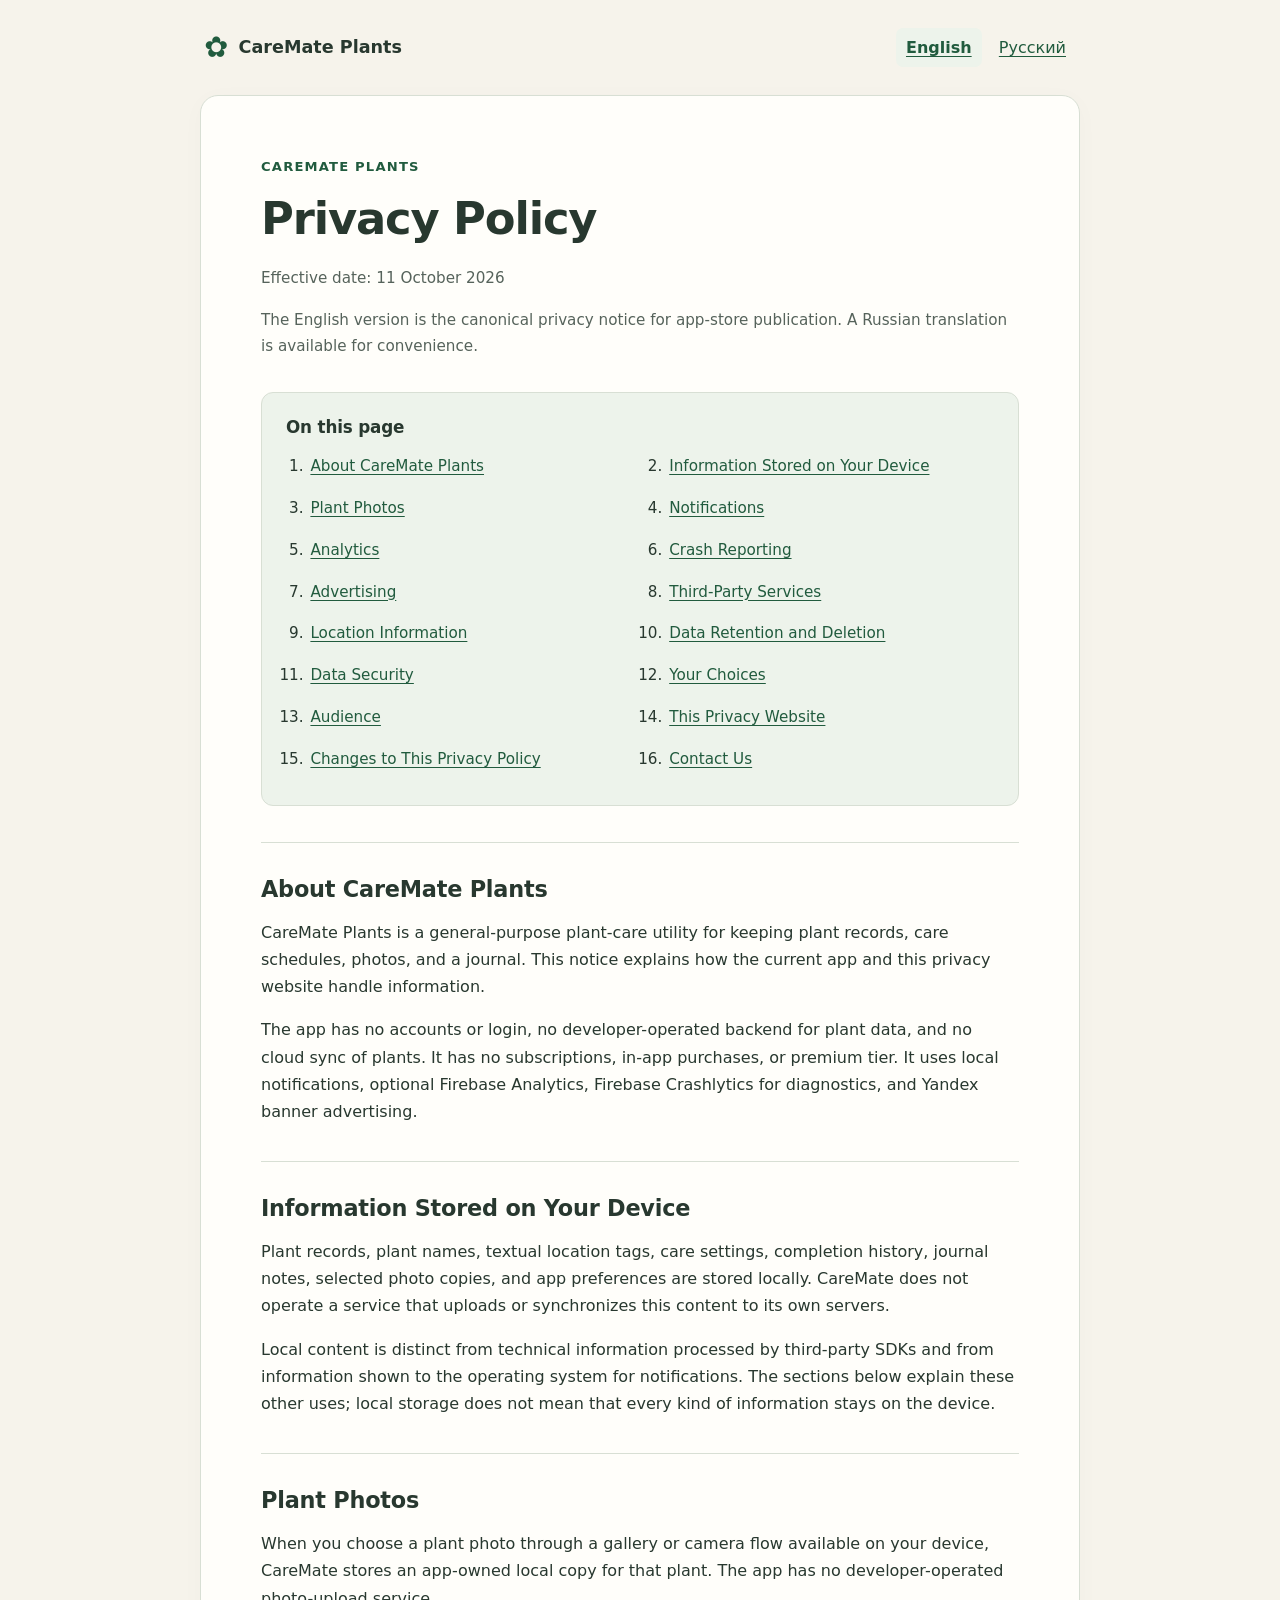
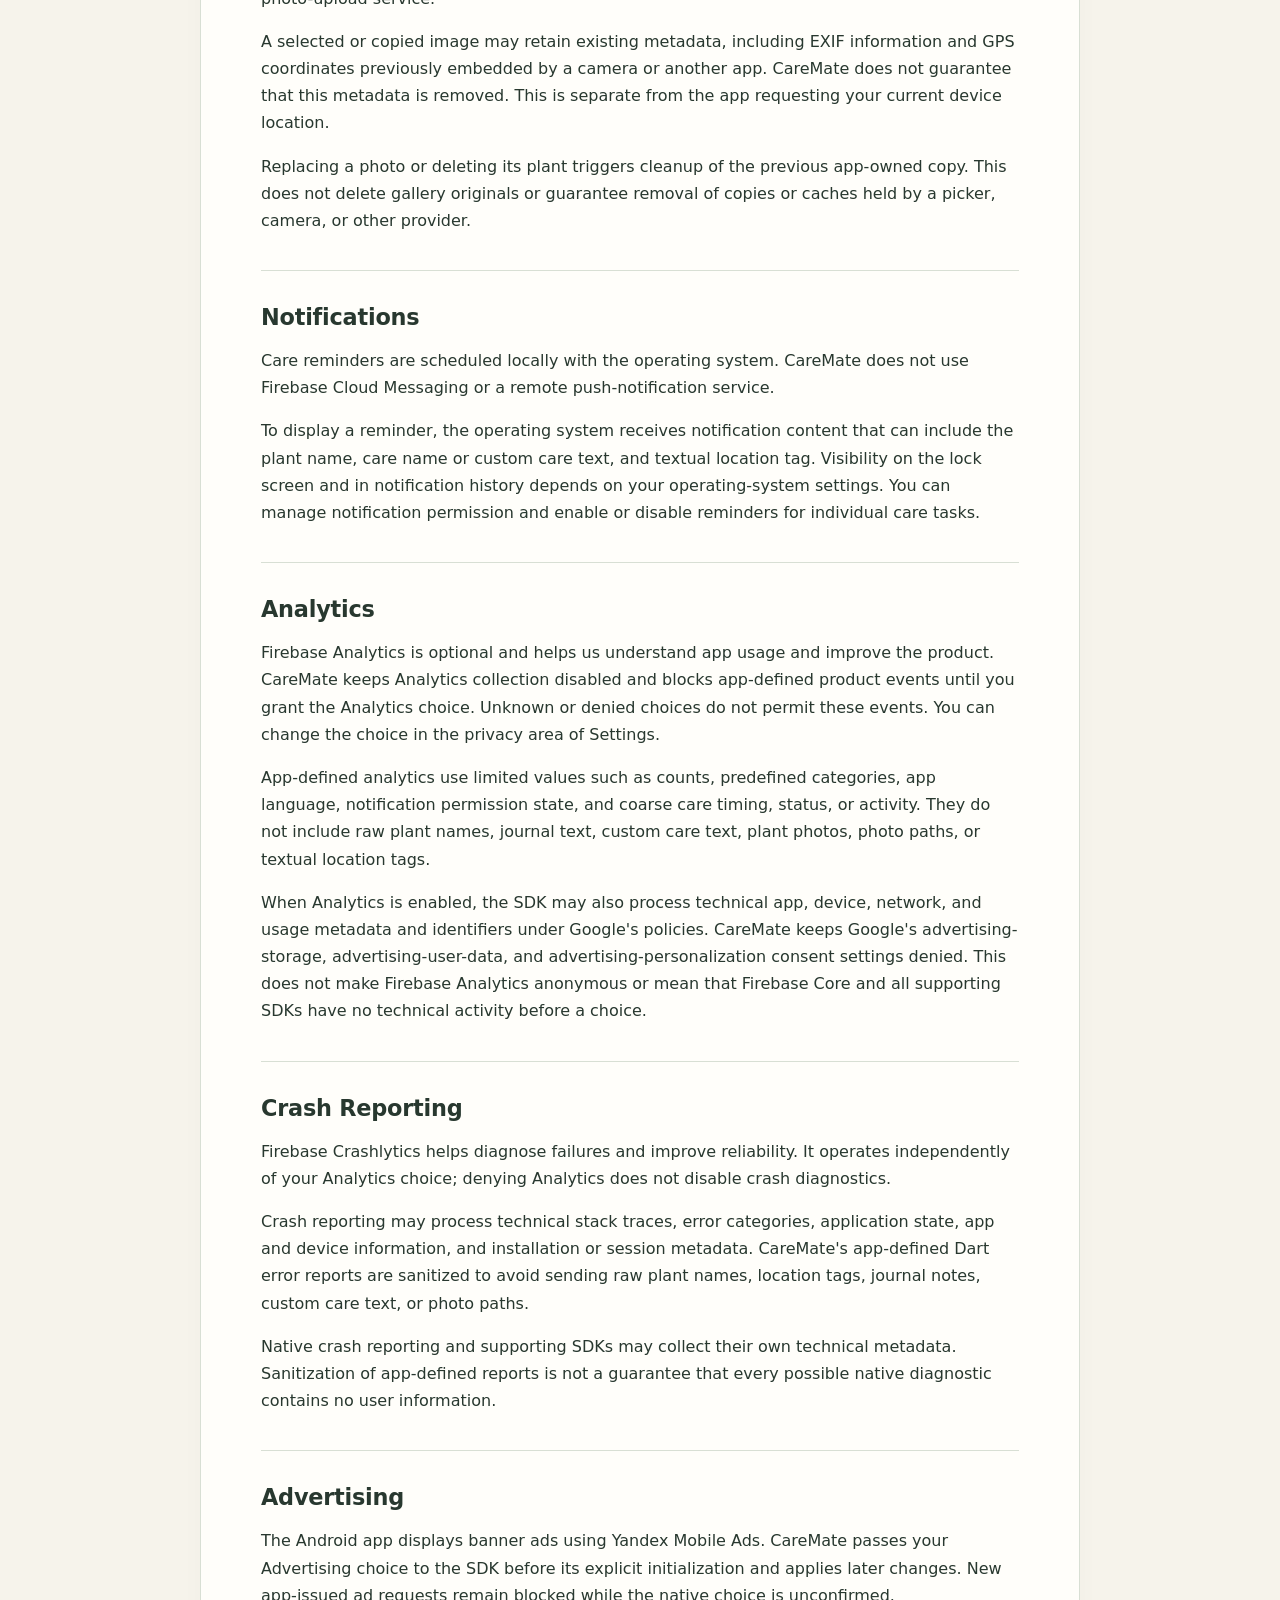
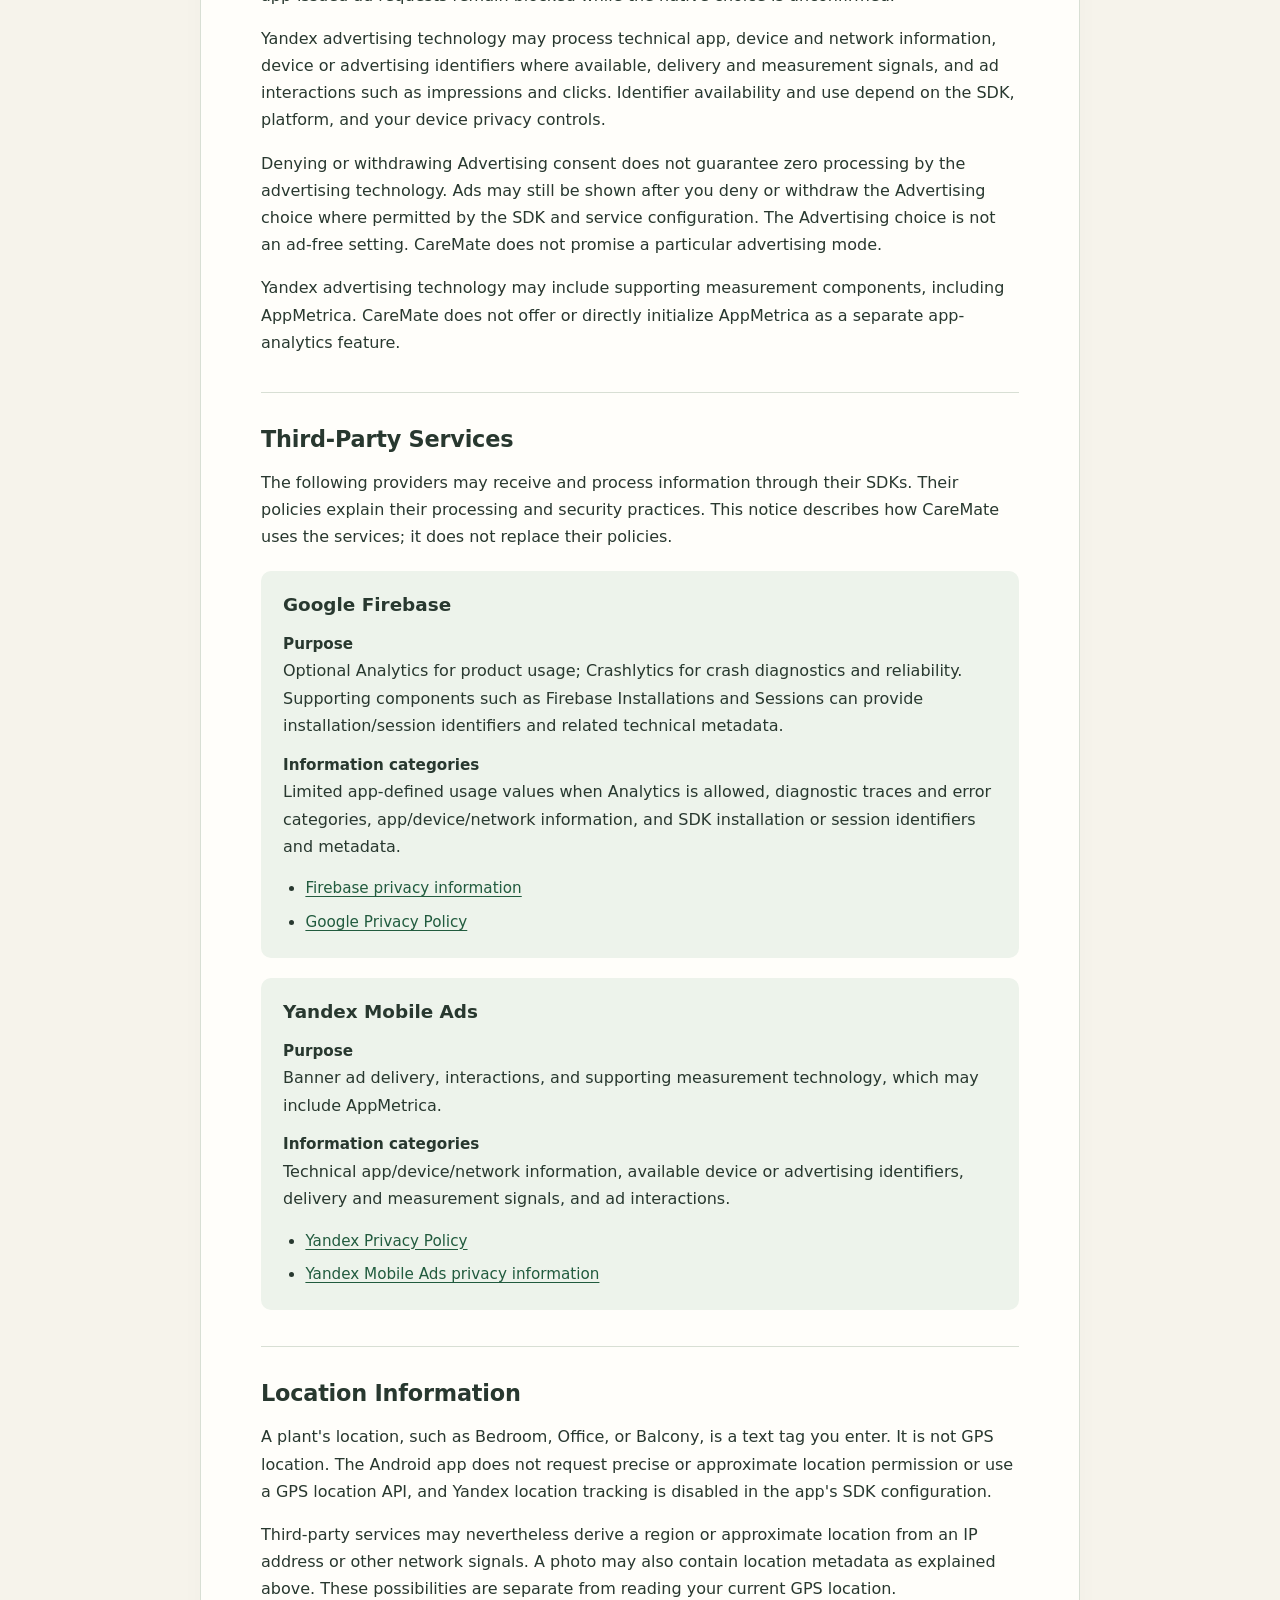
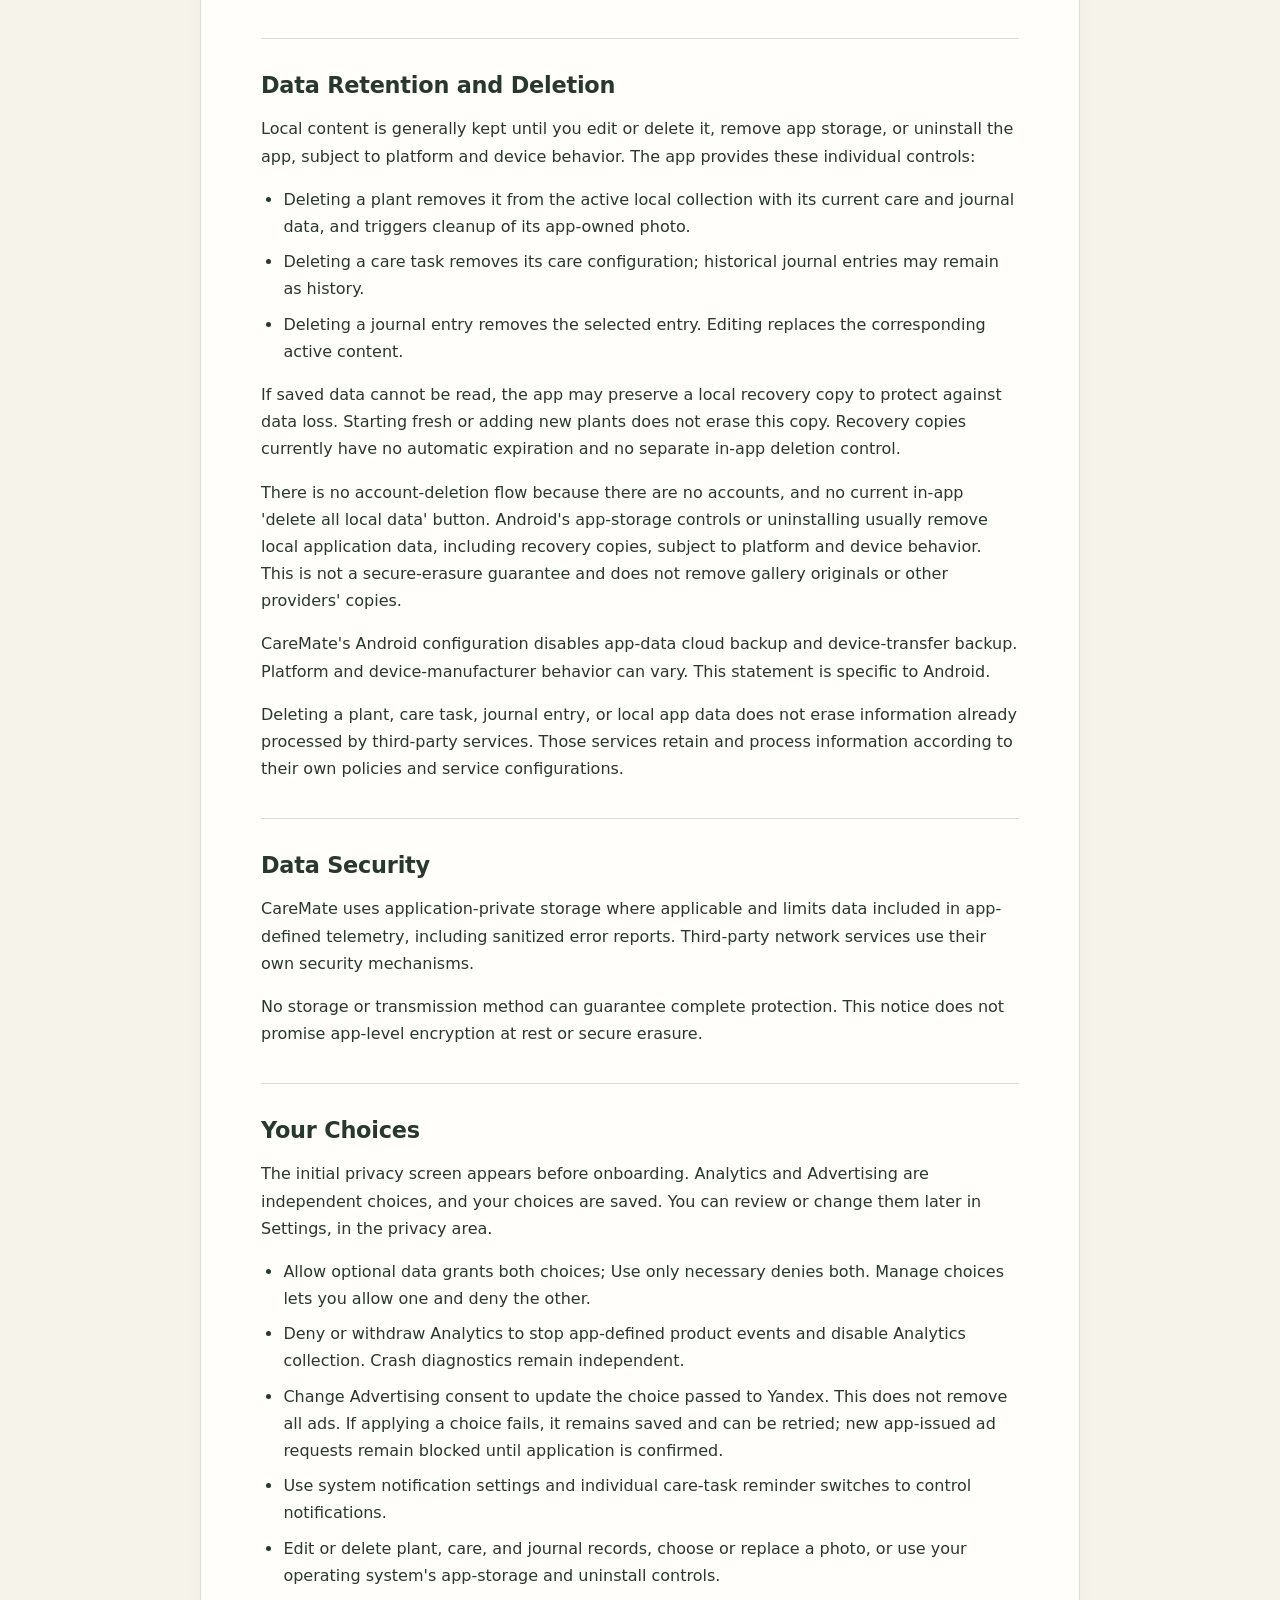
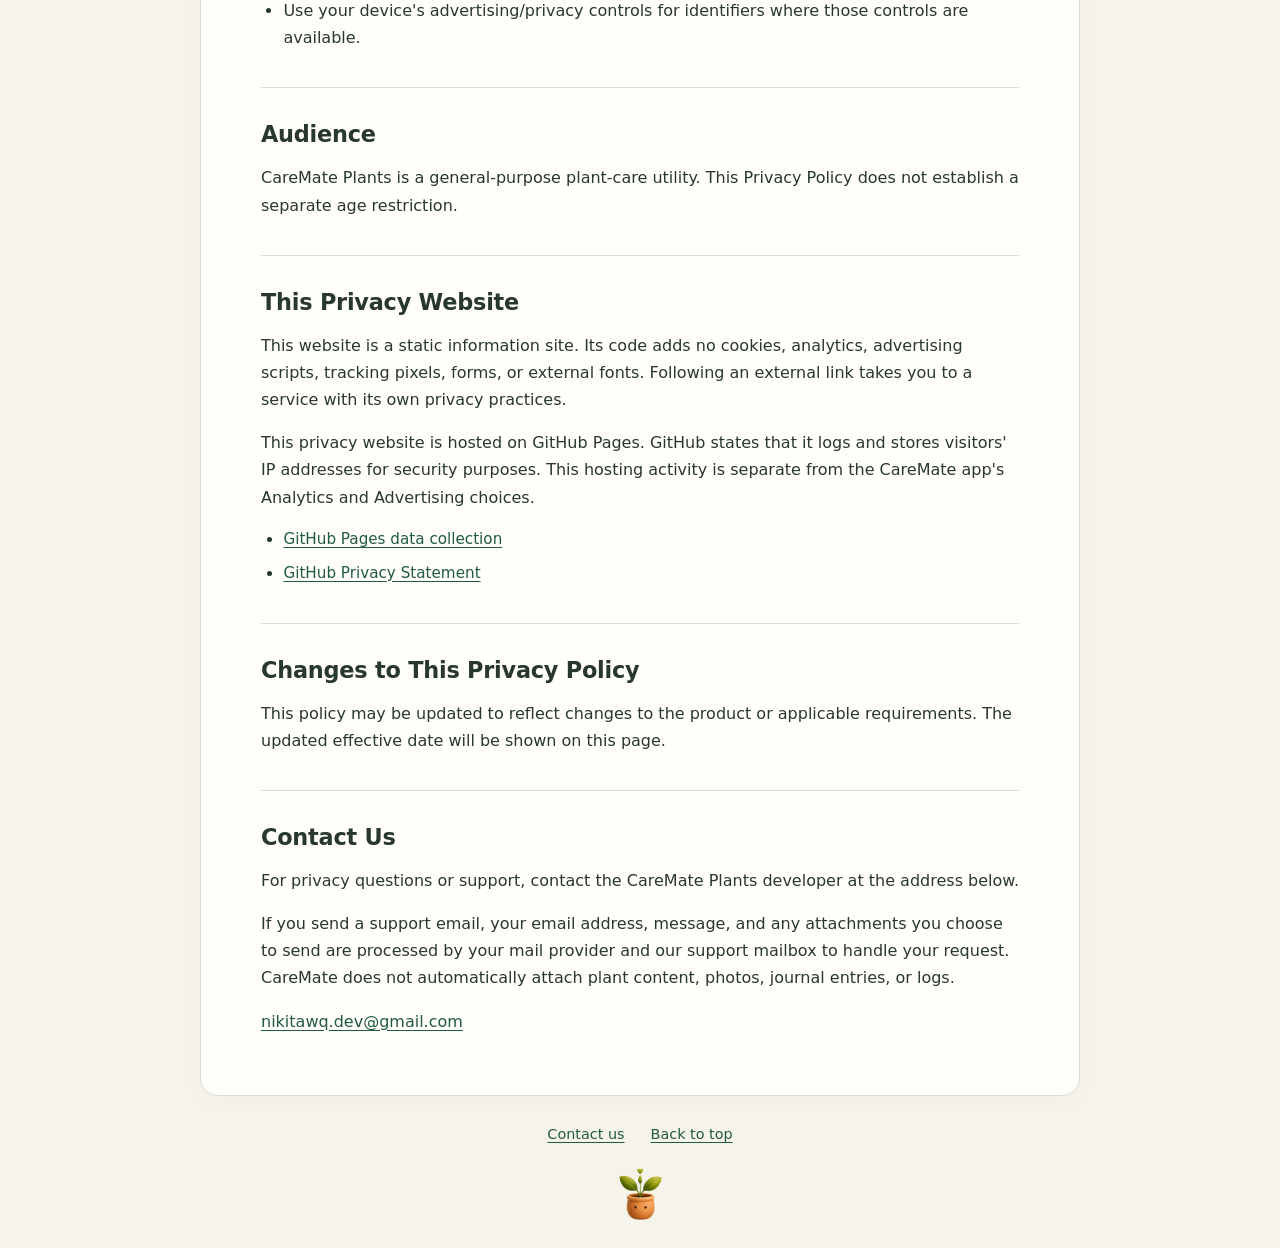
==== commit 8674ad9f: "chore: polish published privacy site" ====
--- a/index.html
+++ b/index.html
@@ -6,15 +6,17 @@
   <meta name="description" content="How CareMate Plants handles local plant information, optional analytics, crash diagnostics, advertising, and your privacy choices.">
   <meta name="referrer" content="no-referrer">
   <title>Privacy Policy — CareMate Plants</title>
+  <link rel="icon" type="image/png" sizes="32x32" href="assets/favicon-32x32.png">
+  <link rel="icon" type="image/png" sizes="48x48" href="assets/favicon-48x48.png">
   <link rel="stylesheet" href="styles.css">
 </head>
 <body id="top">
   <a class="skip-link" href="#main">Skip to content</a>
   <div class="site-wrap">
     <header class="site-header">
-      <a class="brand" href="index.html">
+      <div class="brand">
         <span class="brand-mark" aria-hidden="true">✿</span><span>CareMate Plants</span>
-      </a>
+      </div>
       <nav class="language-nav" aria-label="Policy language">
         <a href="index.html" lang="en" hreflang="en" aria-current="page">English</a>
 <a href="privacy-ru.html" lang="ru" hreflang="ru">Русский</a>
@@ -161,7 +163,7 @@
     </main>
     <footer class="site-footer">
       <nav class="footer-nav" aria-label="Footer navigation">
-        <a href="mailto:nikitawq.dev@gmail.com">Privacy and support</a>
+        <a href="mailto:nikitawq.dev@gmail.com">Contact us</a>
         <a href="#top">Back to top</a>
       </nav>
       <div class="footer-brand">
